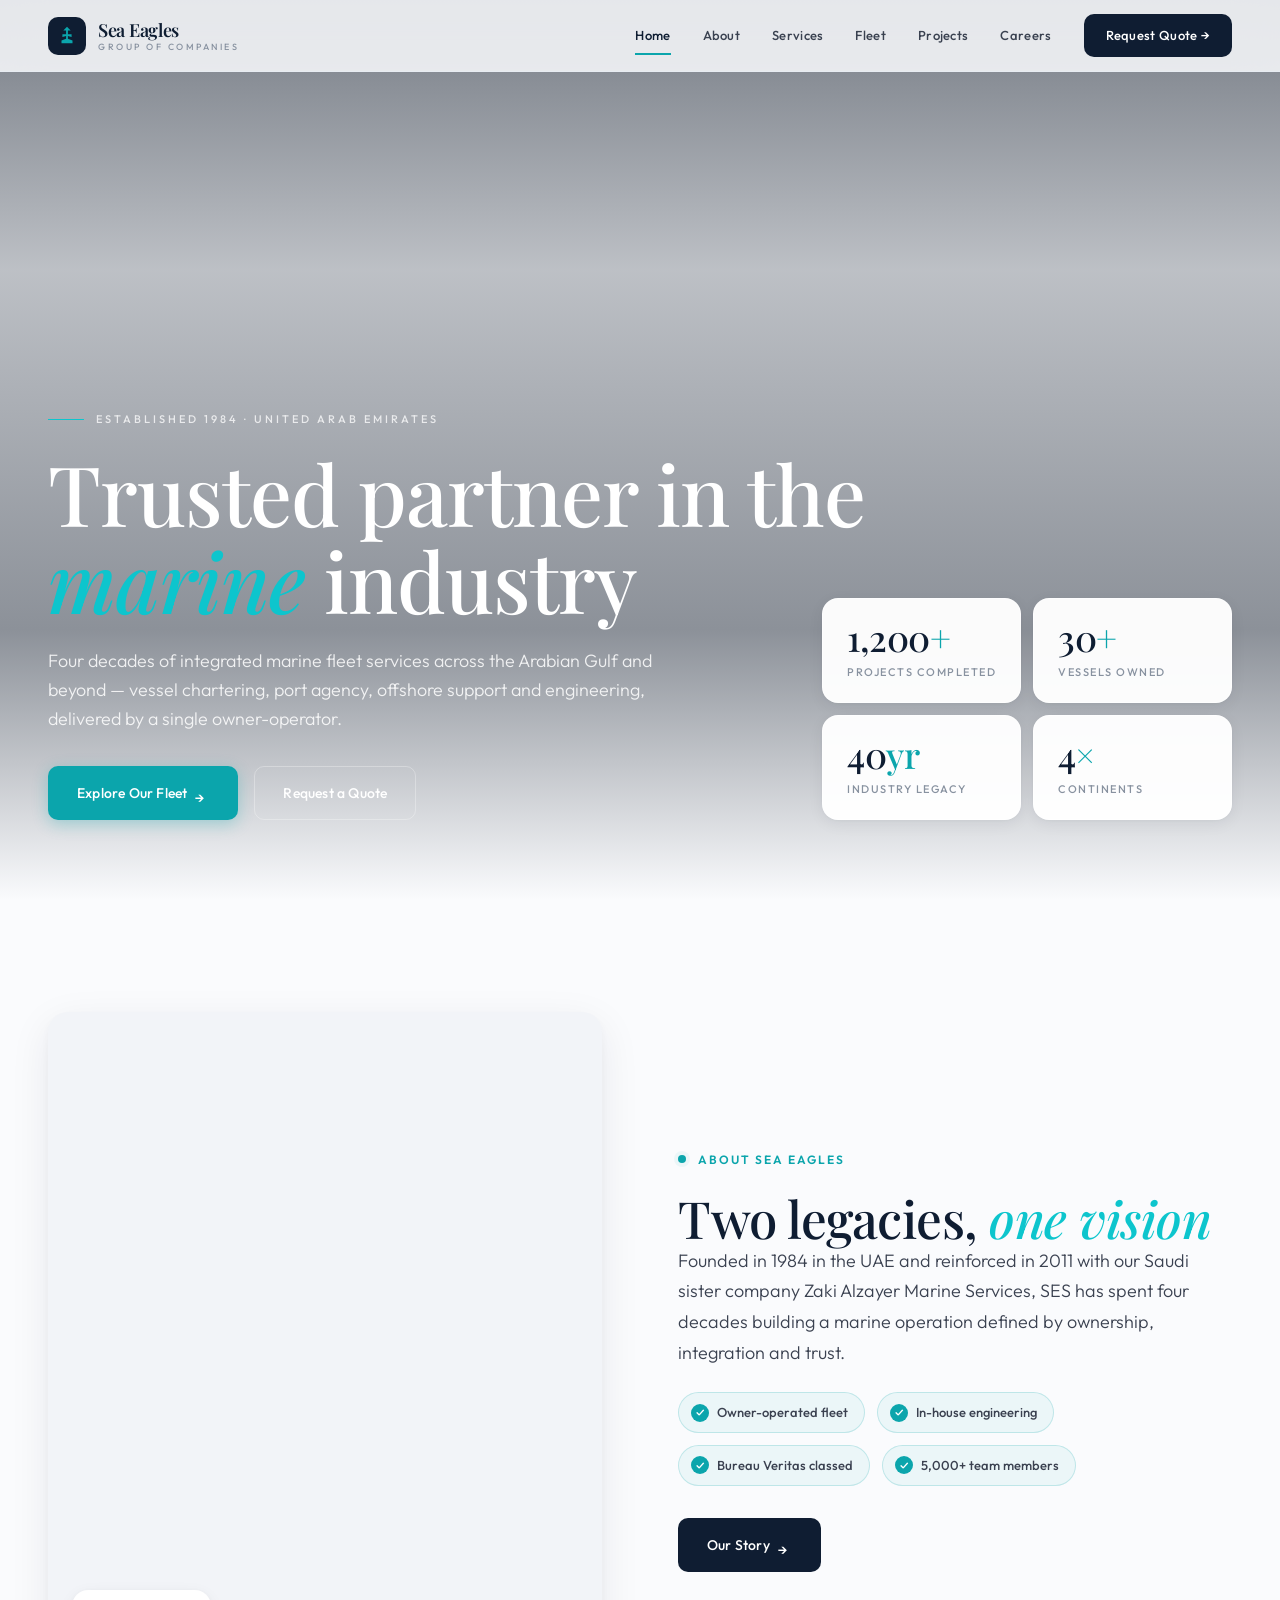
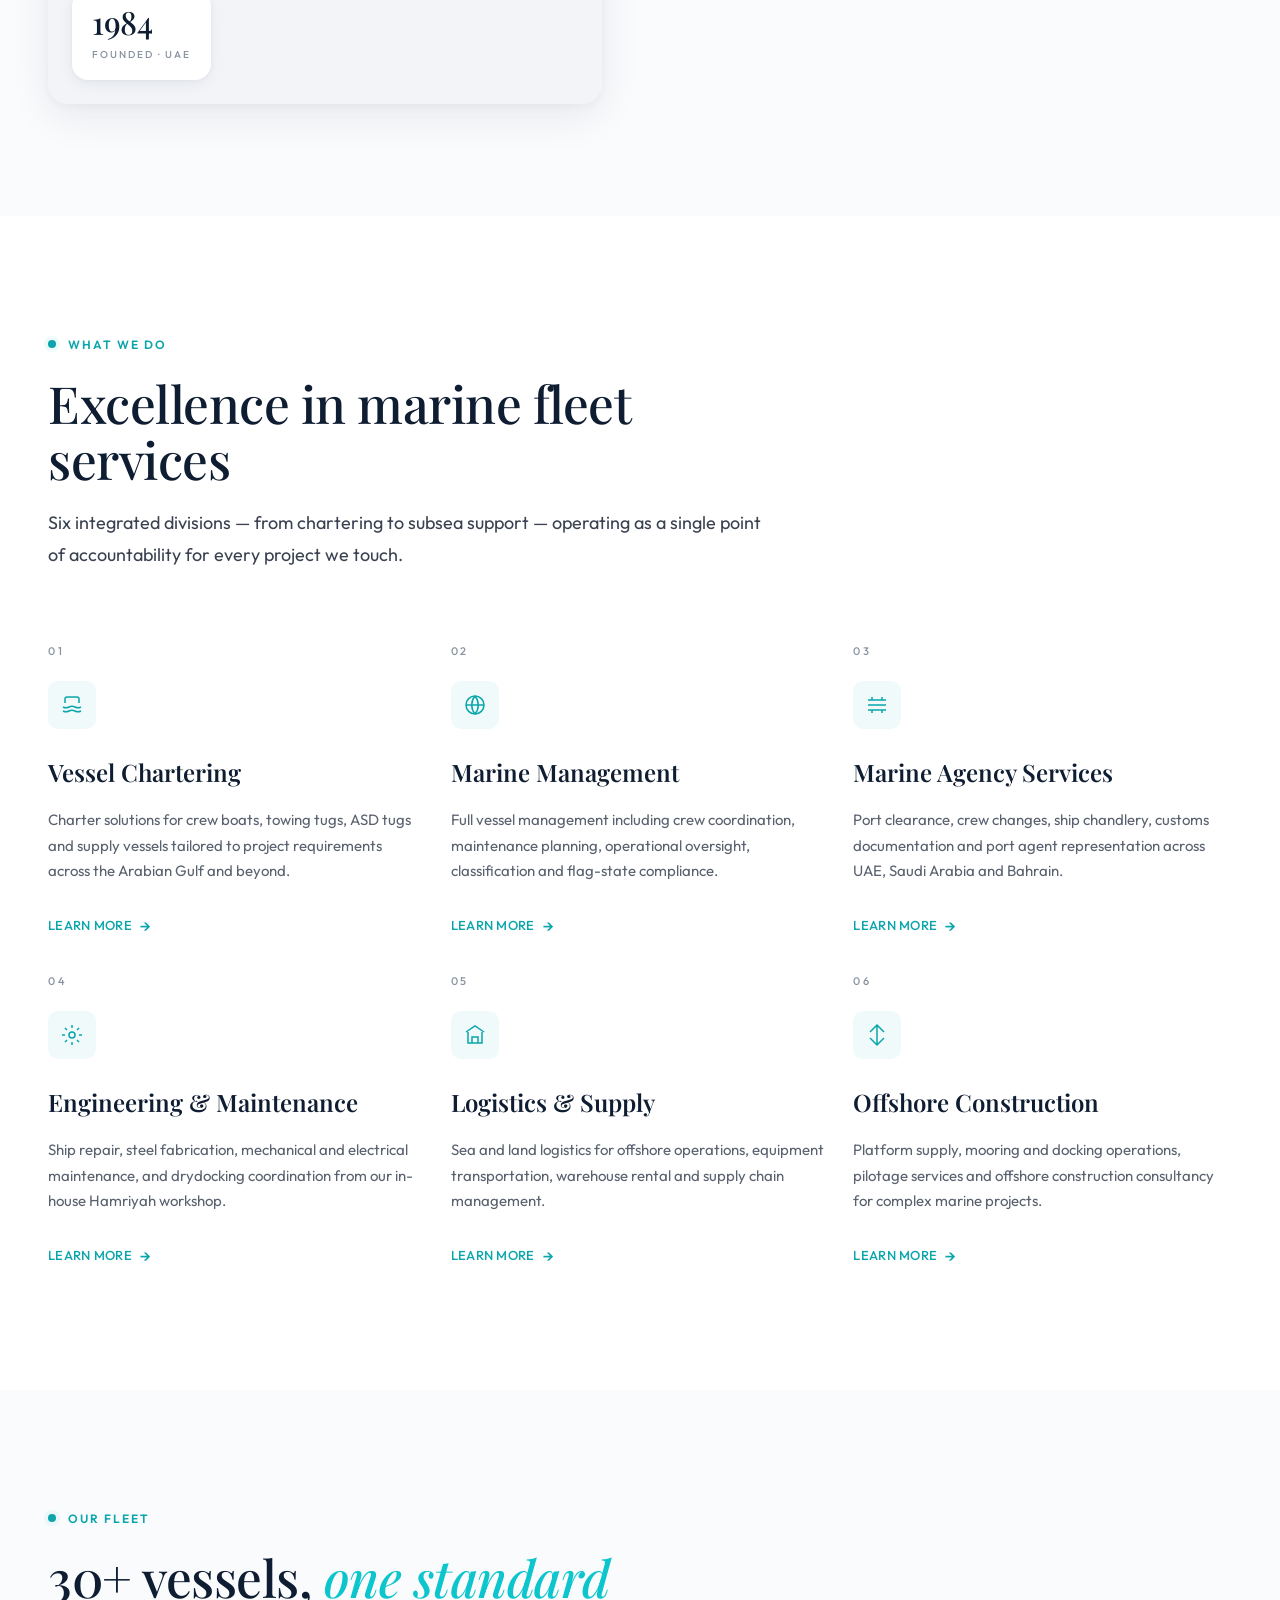
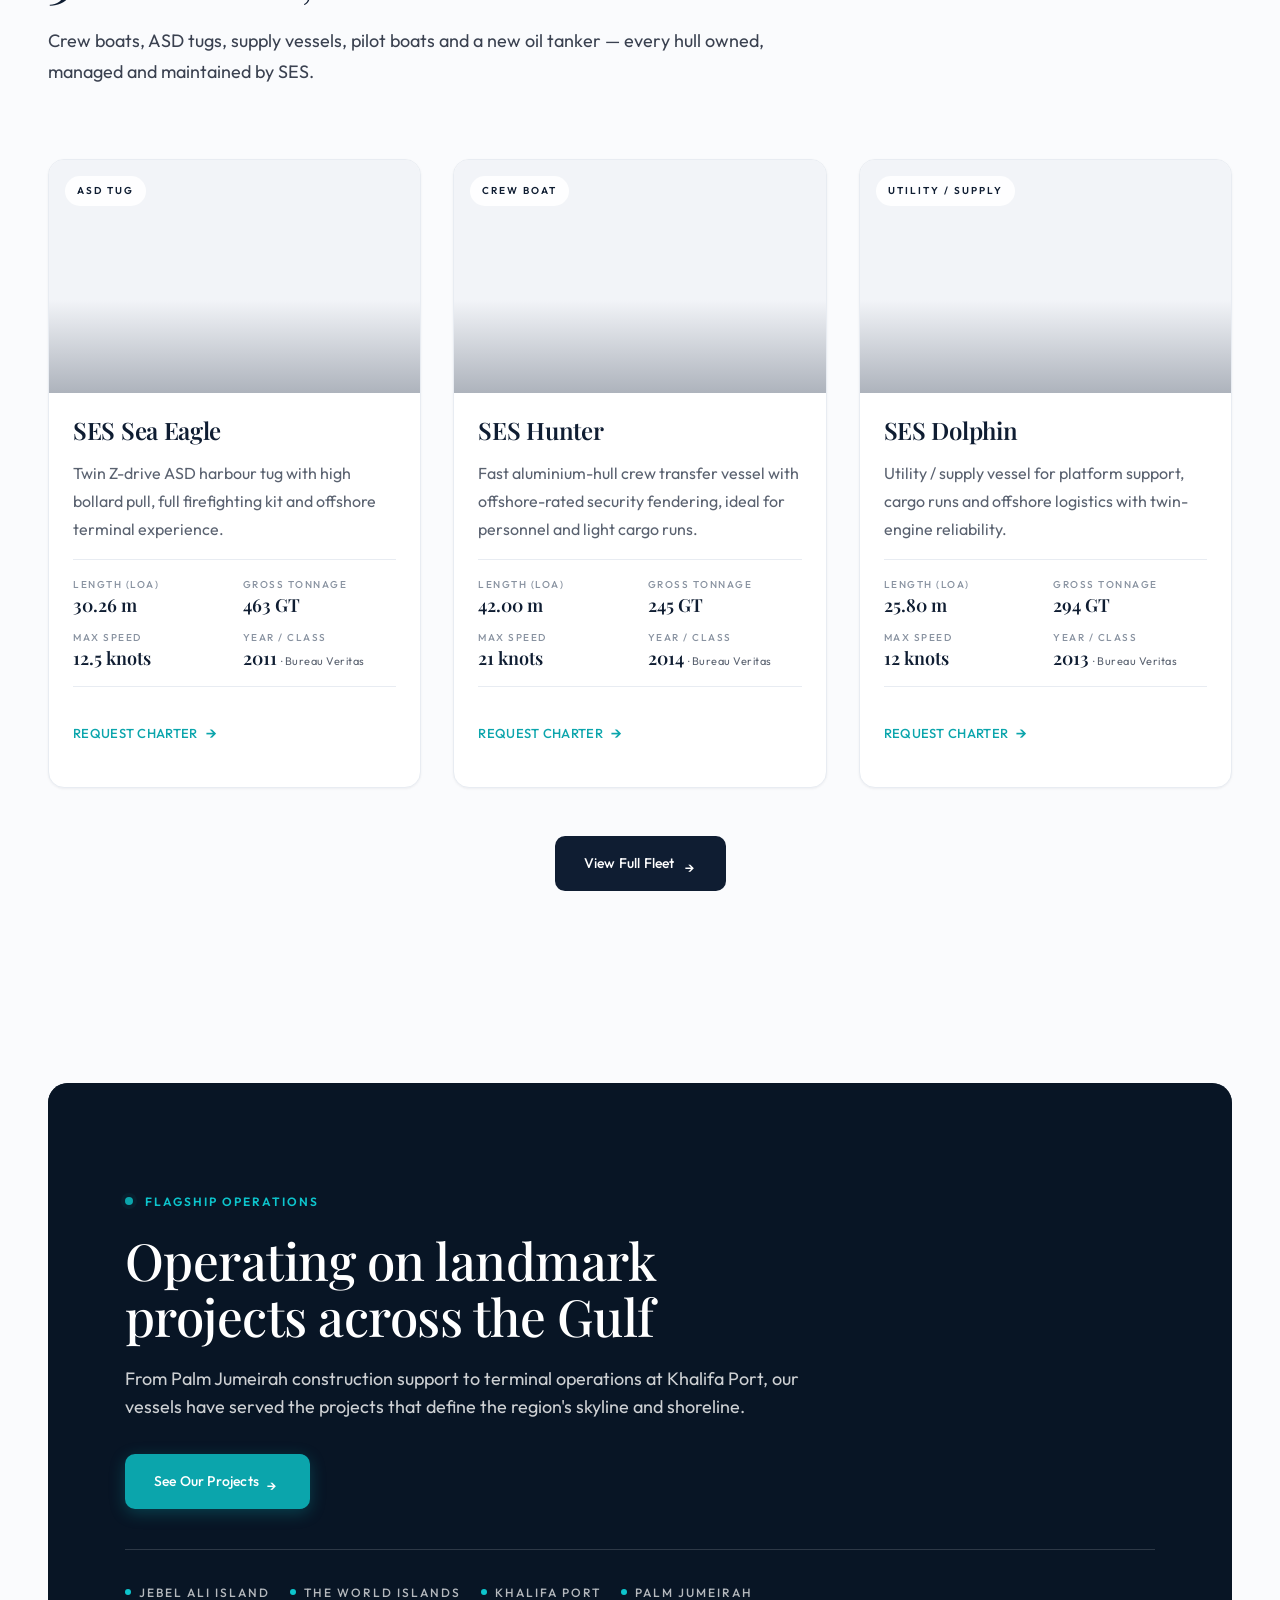
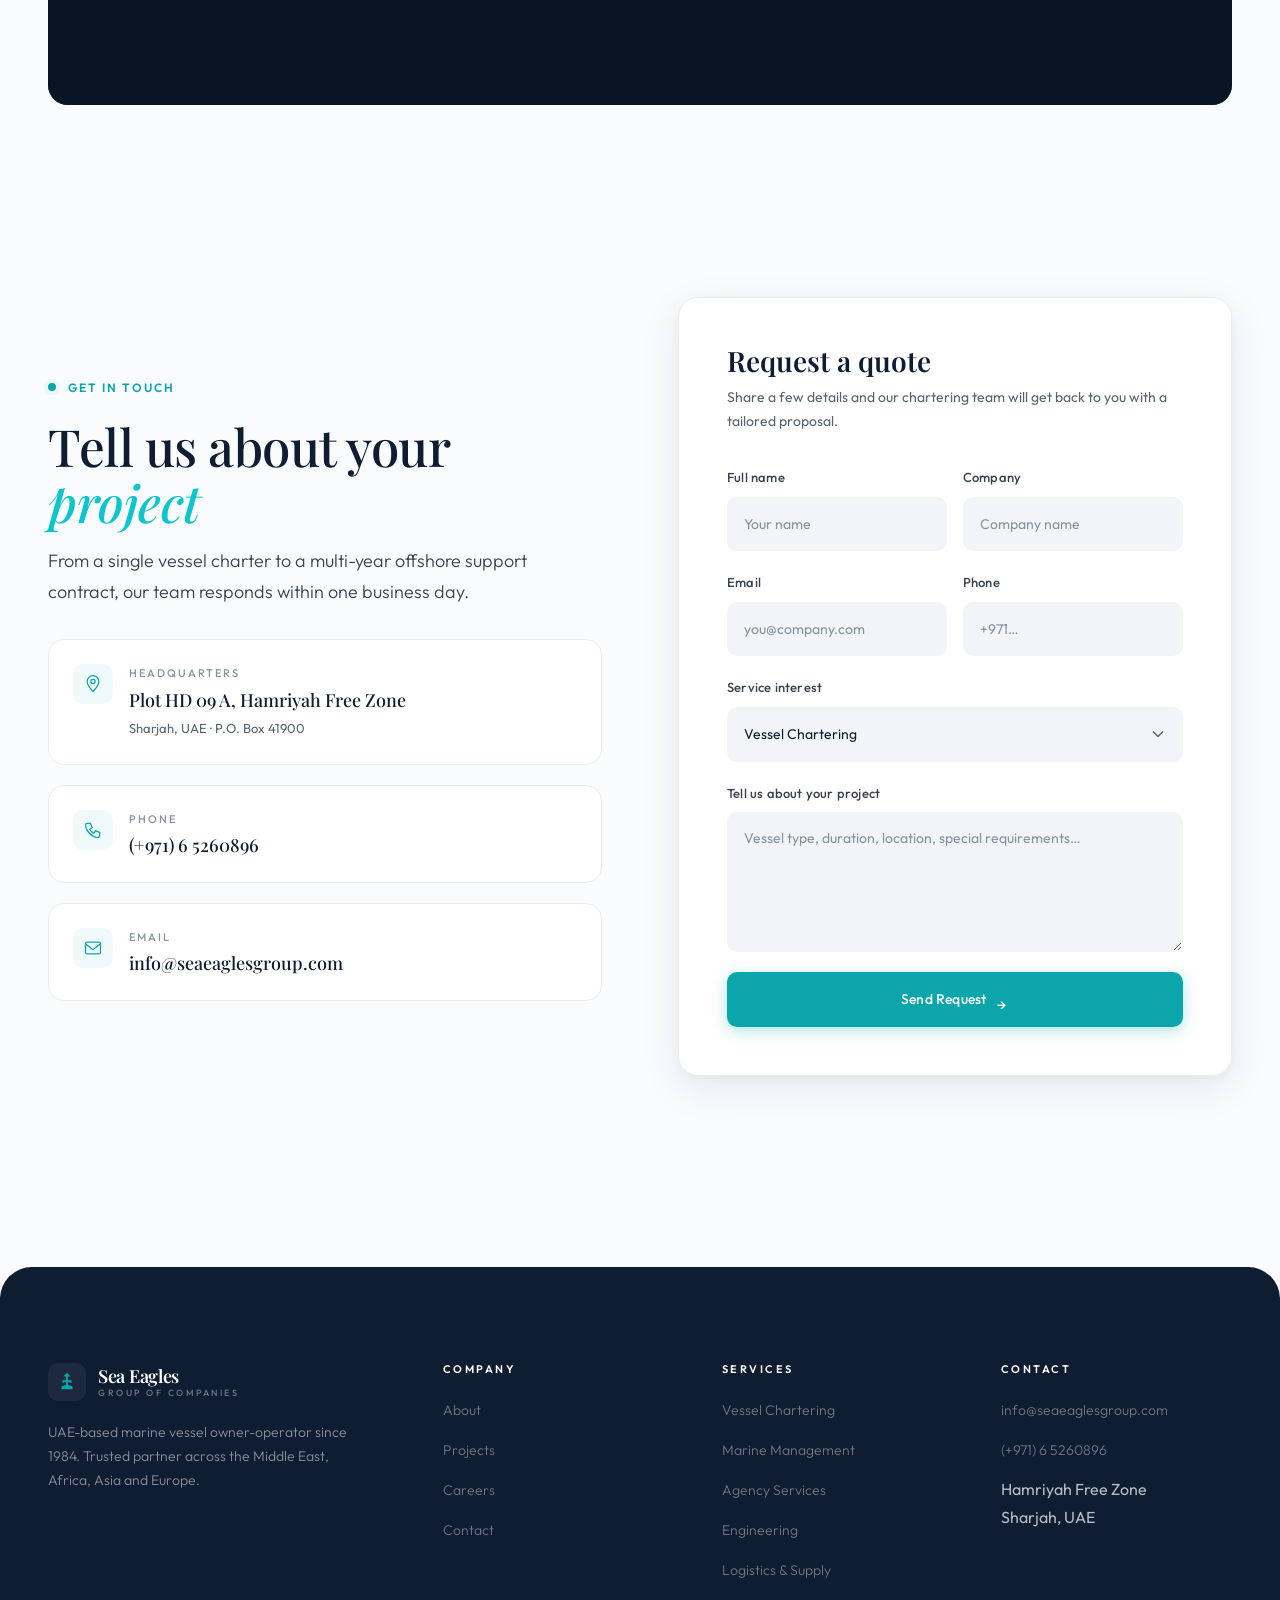
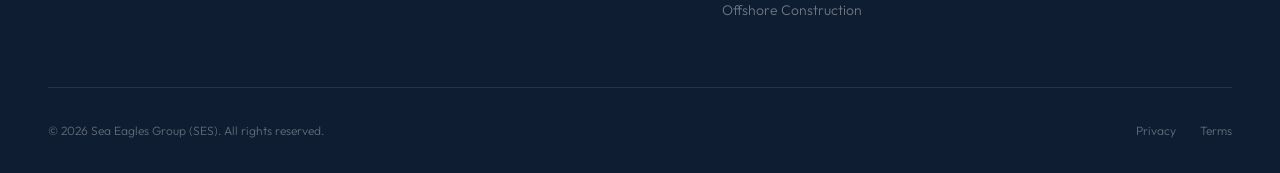
==== index.html @ ae4efefe "Initial commit: Sea Eagles Group website" ====
<!DOCTYPE html>
<html lang="en">
<head>
<meta charset="UTF-8">
<meta name="viewport" content="width=device-width, initial-scale=1.0">
<title>Sea Eagles Group — Trusted Partner in Marine Industry</title>

<meta name="description" content="Sea Eagles Group (SES) — UAE-based marine vessel owner-operator since 1984. 30+ vessels, 1,200+ projects, operations across the Middle East, Africa, Asia and Europe.">
<meta name="robots" content="index, follow">
<meta name="theme-color" content="#0F1D32">

<meta property="og:title" content="Sea Eagles Group — Trusted Partner in Marine Industry">
<meta property="og:description" content="UAE-based marine vessel owner-operator since 1984. Vessel chartering, marine management, port agency, engineering and offshore support across the Arabian Gulf and beyond.">
<meta property="og:url" content="https://seaeaglesgroup.com/">
<meta property="og:type" content="website">
<meta property="og:image" content="https://seaeaglesgroup.com/images/DJI_0033.JPG">
<link rel="canonical" href="https://seaeaglesgroup.com/">

<link rel="preconnect" href="https://fonts.googleapis.com">
<link rel="preconnect" href="https://fonts.gstatic.com" crossorigin>
<link href="https://fonts.googleapis.com/css2?family=Playfair+Display:ital,wght@0,400;0,500;0,600;0,700;1,400;1,500&family=Outfit:wght@300;400;500;600&display=swap" rel="stylesheet">

<link rel="stylesheet" href="css/tokens.css">
<link rel="stylesheet" href="css/base.css">
<link rel="stylesheet" href="css/components.css">
<link rel="stylesheet" href="css/animations.css">
</head>

<body>

<!-- =====================  NAVIGATION  ===================== -->
<header class="nav" role="banner">
  <div class="container nav-inner">
    <a class="nav-brand" href="index.html" aria-label="Sea Eagles Group home">
      <span class="nav-logo-mark" aria-hidden="true">
        <svg viewBox="0 0 24 24" xmlns="http://www.w3.org/2000/svg"><path d="M12 2 8 6h3v4H7v3l4-1v3l-5 2v3h12v-3l-5-2v-3l4 1V10h-4V6h3z"/></svg>
      </span>
      <span class="nav-wordmark">
        Sea Eagles
        <span class="nav-wordmark-sub">Group of Companies</span>
      </span>
    </a>
    <button class="nav-burger" aria-label="Toggle menu" aria-expanded="false" aria-controls="primary-nav">
      <span></span><span></span><span></span>
    </button>
    <nav class="nav-links" id="primary-nav" aria-label="Primary">
      <a class="nav-link" href="index.html">Home</a>
      <a class="nav-link" href="about.html">About</a>
      <a class="nav-link" href="services.html">Services</a>
      <a class="nav-link" href="fleet.html">Fleet</a>
      <a class="nav-link" href="projects.html">Projects</a>
      <a class="nav-link" href="careers.html">Careers</a>
      <a class="nav-cta" href="contact.html">Request Quote →</a>
    </nav>
  </div>
</header>

<main>

<!-- =====================  HERO  ===================== -->
<section class="hero">
  <div class="hero-bg" style="background-image: url('images/DJI_0033.JPG');"></div>
  <div class="container hero-inner">
    <div>
      <span class="hero-eyebrow">Established 1984 · United Arab Emirates</span>
      <h1 class="h-display">Trusted partner in the <span class="italic-accent">marine</span> industry</h1>
      <p class="hero-sub">Four decades of integrated marine fleet services across the Arabian Gulf and beyond — vessel chartering, port agency, offshore support and engineering, delivered by a single owner-operator.</p>
      <div class="hero-actions">
        <a class="btn btn-primary" href="fleet.html">Explore Our Fleet <span class="btn-icon">→</span></a>
        <a class="btn btn-ghost" href="contact.html">Request a Quote</a>
      </div>
    </div>
  </div>
  <div class="hero-stats" aria-label="Company highlights">
    <div class="hero-stat">
      <div class="hero-stat-num">1,200<span>+</span></div>
      <span class="hero-stat-label">Projects Completed</span>
    </div>
    <div class="hero-stat">
      <div class="hero-stat-num">30<span>+</span></div>
      <span class="hero-stat-label">Vessels Owned</span>
    </div>
    <div class="hero-stat">
      <div class="hero-stat-num">40<span>yr</span></div>
      <span class="hero-stat-label">Industry Legacy</span>
    </div>
    <div class="hero-stat">
      <div class="hero-stat-num">4<span>×</span></div>
      <span class="hero-stat-label">Continents</span>
    </div>
  </div>
</section>

<!-- =====================  ABOUT TEASER  ===================== -->
<section class="section">
  <div class="container">
    <div class="two-col">
      <div class="two-col-media reveal" style="background-image: url('images/DJI_0046.JPG');">
        <div class="media-badge">
          <div class="media-badge-num">1984</div>
          <span class="media-badge-label">Founded · UAE</span>
        </div>
      </div>
      <div class="reveal">
        <span class="section-label">About Sea Eagles</span>
        <h2 class="h-section">Two legacies, <span class="italic-accent">one vision</span></h2>
        <p class="lead">Founded in 1984 in the UAE and reinforced in 2011 with our Saudi sister company Zaki Alzayer Marine Services, SES has spent four decades building a marine operation defined by ownership, integration and trust.</p>
        <div class="feature-pill-group">
          <span class="feature-pill">Owner-operated fleet</span>
          <span class="feature-pill">In-house engineering</span>
          <span class="feature-pill">Bureau Veritas classed</span>
          <span class="feature-pill">5,000+ team members</span>
        </div>
        <a class="btn btn-dark" href="about.html">Our Story <span class="btn-icon">→</span></a>
      </div>
    </div>
  </div>
</section>

<!-- =====================  SERVICES GRID  ===================== -->
<section class="section" style="background-color: var(--color-white);">
  <div class="container">
    <div class="section-head reveal">
      <span class="section-label">What we do</span>
      <h2 class="h-section">Excellence in marine fleet services</h2>
      <p>Six integrated divisions — from chartering to subsea support — operating as a single point of accountability for every project we touch.</p>
    </div>

    <div class="service-grid reveal-stagger">
      <article class="service-card">
        <span class="service-card-num">01</span>
        <span class="service-card-icon" aria-hidden="true">
          <svg viewBox="0 0 24 24"><path d="M3 18c2 1 4 1 6 0s4-1 6 0 4 1 6 0M3 14c2 1 4 1 6 0s4-1 6 0 4 1 6 0M5 10V6a2 2 0 0 1 2-2h10a2 2 0 0 1 2 2v4"/></svg>
        </span>
        <h3>Vessel Chartering</h3>
        <p>Charter solutions for crew boats, towing tugs, ASD tugs and supply vessels tailored to project requirements across the Arabian Gulf and beyond.</p>
        <a class="link-arrow" href="services.html#chartering">Learn More</a>
      </article>

      <article class="service-card">
        <span class="service-card-num">02</span>
        <span class="service-card-icon" aria-hidden="true">
          <svg viewBox="0 0 24 24"><circle cx="12" cy="12" r="9"/><path d="M3 12h18M12 3a14 14 0 0 1 0 18M12 3a14 14 0 0 0 0 18"/></svg>
        </span>
        <h3>Marine Management</h3>
        <p>Full vessel management including crew coordination, maintenance planning, operational oversight, classification and flag-state compliance.</p>
        <a class="link-arrow" href="services.html#management">Learn More</a>
      </article>

      <article class="service-card">
        <span class="service-card-num">03</span>
        <span class="service-card-icon" aria-hidden="true">
          <svg viewBox="0 0 24 24"><path d="M3 7h18M3 12h18M3 17h18M7 4v3M7 17v3M17 4v3M17 17v3"/></svg>
        </span>
        <h3>Marine Agency Services</h3>
        <p>Port clearance, crew changes, ship chandlery, customs documentation and port agent representation across UAE, Saudi Arabia and Bahrain.</p>
        <a class="link-arrow" href="services.html#agency">Learn More</a>
      </article>

      <article class="service-card">
        <span class="service-card-num">04</span>
        <span class="service-card-icon" aria-hidden="true">
          <svg viewBox="0 0 24 24"><circle cx="12" cy="12" r="3"/><path d="M12 2v3M12 19v3M2 12h3M19 12h3M5 5l2 2M17 17l2 2M5 19l2-2M17 7l2-2"/></svg>
        </span>
        <h3>Engineering &amp; Maintenance</h3>
        <p>Ship repair, steel fabrication, mechanical and electrical maintenance, and drydocking coordination from our in-house Hamriyah workshop.</p>
        <a class="link-arrow" href="services.html#engineering">Learn More</a>
      </article>

      <article class="service-card">
        <span class="service-card-num">05</span>
        <span class="service-card-icon" aria-hidden="true">
          <svg viewBox="0 0 24 24"><path d="M3 9l9-6 9 6M5 9v11h14V9M9 20v-6h6v6"/></svg>
        </span>
        <h3>Logistics &amp; Supply</h3>
        <p>Sea and land logistics for offshore operations, equipment transportation, warehouse rental and supply chain management.</p>
        <a class="link-arrow" href="services.html#logistics">Learn More</a>
      </article>

      <article class="service-card">
        <span class="service-card-num">06</span>
        <span class="service-card-icon" aria-hidden="true">
          <svg viewBox="0 0 24 24"><path d="M12 2v20M5 9l7-7 7 7M5 15l7 7 7-7"/></svg>
        </span>
        <h3>Offshore Construction</h3>
        <p>Platform supply, mooring and docking operations, pilotage services and offshore construction consultancy for complex marine projects.</p>
        <a class="link-arrow" href="services.html#offshore">Learn More</a>
      </article>
    </div>
  </div>
</section>

<!-- =====================  FLEET PREVIEW  ===================== -->
<section class="section">
  <div class="container">
    <div class="section-head reveal">
      <span class="section-label">Our Fleet</span>
      <h2 class="h-section">30+ vessels, <span class="italic-accent">one standard</span></h2>
      <p>Crew boats, ASD tugs, supply vessels, pilot boats and a new oil tanker — every hull owned, managed and maintained by SES.</p>
    </div>

    <div class="fleet-grid reveal-stagger" data-fleet-preview></div>

    <div style="text-align: center; margin-top: var(--space-12);" class="reveal">
      <a class="btn btn-dark" href="fleet.html">View Full Fleet <span class="btn-icon">→</span></a>
    </div>
  </div>
</section>

<!-- =====================  PROJECTS BANNER  ===================== -->
<section class="section-tight">
  <div class="container">
    <div class="banner reveal" style="background-image: url('images/DJI_0118.JPG');">
      <span class="section-label" style="color: var(--color-teal-light);">Flagship operations</span>
      <h2 class="h-section">Operating on landmark projects across the Gulf</h2>
      <p class="banner-sub">From Palm Jumeirah construction support to terminal operations at Khalifa Port, our vessels have served the projects that define the region's skyline and shoreline.</p>
      <a class="btn btn-primary" href="projects.html">See Our Projects <span class="btn-icon">→</span></a>
      <div class="banner-landmarks">
        <span class="banner-landmark">Jebel Ali Island</span>
        <span class="banner-landmark">The World Islands</span>
        <span class="banner-landmark">Khalifa Port</span>
        <span class="banner-landmark">Palm Jumeirah</span>
      </div>
    </div>
  </div>
</section>

<!-- =====================  CONTACT TEASER  ===================== -->
<section class="section">
  <div class="container">
    <div class="two-col">
      <div class="reveal">
        <span class="section-label">Get in touch</span>
        <h2 class="h-section">Tell us about your <span class="italic-accent">project</span></h2>
        <p class="lead" style="margin-top: var(--space-4);">From a single vessel charter to a multi-year offshore support contract, our team responds within one business day.</p>

        <div class="contact-panel" style="margin-top: var(--space-8);">
          <div class="contact-item">
            <span class="contact-item-icon" aria-hidden="true">
              <svg viewBox="0 0 24 24"><path d="M12 21s-7-7.5-7-12a7 7 0 1 1 14 0c0 4.5-7 12-7 12z"/><circle cx="12" cy="9" r="2.5"/></svg>
            </span>
            <div>
              <div class="contact-item-label">Headquarters</div>
              <div class="contact-item-value">Plot HD 09 A, Hamriyah Free Zone</div>
              <div class="contact-item-sub">Sharjah, UAE · P.O. Box 41900</div>
            </div>
          </div>
          <div class="contact-item">
            <span class="contact-item-icon" aria-hidden="true">
              <svg viewBox="0 0 24 24"><path d="M5 4h4l2 5-3 2a12 12 0 0 0 5 5l2-3 5 2v4a2 2 0 0 1-2 2A17 17 0 0 1 3 6a2 2 0 0 1 2-2z"/></svg>
            </span>
            <div>
              <div class="contact-item-label">Phone</div>
              <div class="contact-item-value"><a href="tel:+97165260896">(+971) 6 5260896</a></div>
            </div>
          </div>
          <div class="contact-item">
            <span class="contact-item-icon" aria-hidden="true">
              <svg viewBox="0 0 24 24"><rect x="3" y="5" width="18" height="14" rx="2"/><path d="M3 7l9 7 9-7"/></svg>
            </span>
            <div>
              <div class="contact-item-label">Email</div>
              <div class="contact-item-value"><a href="mailto:info@seaeaglesgroup.com">info@seaeaglesgroup.com</a></div>
            </div>
          </div>
        </div>
      </div>

      <div class="quote-card reveal">
        <h3>Request a quote</h3>
        <p class="quote-card-sub">Share a few details and our chartering team will get back to you with a tailored proposal.</p>
        <form class="form" action="mailto:info@seaeaglesgroup.com" method="post" enctype="text/plain">
          <div class="form-row">
            <div class="form-field">
              <label for="name">Full name</label>
              <input class="form-input" id="name" name="name" type="text" required placeholder="Your name">
            </div>
            <div class="form-field">
              <label for="company">Company</label>
              <input class="form-input" id="company" name="company" type="text" placeholder="Company name">
            </div>
          </div>
          <div class="form-row">
            <div class="form-field">
              <label for="email">Email</label>
              <input class="form-input" id="email" name="email" type="email" required placeholder="you@company.com">
            </div>
            <div class="form-field">
              <label for="phone">Phone</label>
              <input class="form-input" id="phone" name="phone" type="tel" placeholder="+971…">
            </div>
          </div>
          <div class="form-field">
            <label for="service">Service interest</label>
            <select class="form-select" id="service" name="service">
              <option>Vessel Chartering</option>
              <option>Marine Management &amp; Consultancy</option>
              <option>Marine Agency Services</option>
              <option>Engineering &amp; Maintenance</option>
              <option>Logistics &amp; Supply</option>
              <option>Offshore Construction Support</option>
              <option>Other / Multiple services</option>
            </select>
          </div>
          <div class="form-field">
            <label for="message">Tell us about your project</label>
            <textarea class="form-textarea" id="message" name="message" placeholder="Vessel type, duration, location, special requirements…"></textarea>
          </div>
          <button type="submit" class="btn btn-primary" style="width: 100%;">Send Request <span class="btn-icon">→</span></button>
        </form>
      </div>
    </div>
  </div>
</section>

</main>

<!-- =====================  FOOTER  ===================== -->
<footer class="footer">
  <div class="container">
    <div class="footer-grid">
      <div>
        <div class="footer-brand-mark">
          <span class="nav-logo-mark" aria-hidden="true">
            <svg viewBox="0 0 24 24" xmlns="http://www.w3.org/2000/svg"><path d="M12 2 8 6h3v4H7v3l4-1v3l-5 2v3h12v-3l-5-2v-3l4 1V10h-4V6h3z"/></svg>
          </span>
          <span class="nav-wordmark">Sea Eagles
            <span class="nav-wordmark-sub" style="color: rgba(255,255,255,0.4);">Group of Companies</span>
          </span>
        </div>
        <p class="footer-description">UAE-based marine vessel owner-operator since 1984. Trusted partner across the Middle East, Africa, Asia and Europe.</p>
      </div>
      <div class="footer-col">
        <h4>Company</h4>
        <ul>
          <li><a href="about.html">About</a></li>
          <li><a href="projects.html">Projects</a></li>
          <li><a href="careers.html">Careers</a></li>
          <li><a href="contact.html">Contact</a></li>
        </ul>
      </div>
      <div class="footer-col">
        <h4>Services</h4>
        <ul>
          <li><a href="services.html#chartering">Vessel Chartering</a></li>
          <li><a href="services.html#management">Marine Management</a></li>
          <li><a href="services.html#agency">Agency Services</a></li>
          <li><a href="services.html#engineering">Engineering</a></li>
          <li><a href="services.html#logistics">Logistics &amp; Supply</a></li>
          <li><a href="services.html#offshore">Offshore Construction</a></li>
        </ul>
      </div>
      <div class="footer-col">
        <h4>Contact</h4>
        <ul>
          <li><a href="mailto:info@seaeaglesgroup.com">info@seaeaglesgroup.com</a></li>
          <li><a href="tel:+97165260896">(+971) 6 5260896</a></li>
          <li>Hamriyah Free Zone<br>Sharjah, UAE</li>
        </ul>
      </div>
    </div>
    <div class="footer-bottom">
      <span>© <span data-current-year>2026</span> Sea Eagles Group (SES). All rights reserved.</span>
      <span class="footer-legal">
        <a href="#">Privacy</a>
        <a href="#">Terms</a>
      </span>
    </div>
  </div>
</footer>

<script src="js/main.js" defer></script>
<script src="js/fleet.js" defer></script>
</body>
</html>
---- css/tokens.css ----
/* ============================================================
   Sea Eagles Group — Design Tokens
   All colors, spacing, shadows, and radii live here.
   Component CSS must reference these — never hardcode hex values.
   ============================================================ */

:root {
  /* Backgrounds */
  --color-ivory:     #FAFBFD;
  --color-pearl:     #F2F4F8;
  --color-white:     #FFFFFF;

  /* Borders & Dividers */
  --color-mist:      #E8ECF2;
  --color-silver:    #C8CED8;

  /* Text */
  --color-slate:     #8892A0;
  --color-graphite:  #5A6270;
  --color-charcoal:  #3A4150;
  --color-navy:      #0F1D32;
  --color-deep-navy: #081525;

  /* Brand Accent */
  --color-teal:        #0BA5AC;
  --color-teal-light:  #0DC5CD;
  --color-teal-wash:   rgba(11, 165, 172, 0.06);
  --color-teal-wash-strong: rgba(11, 165, 172, 0.10);
  --color-teal-border: rgba(11, 165, 172, 0.20);

  /* Shadows */
  --shadow-sm:    0 1px 3px rgba(15, 29, 50, 0.04), 0 1px 2px rgba(15, 29, 50, 0.02);
  --shadow-md:    0 4px 16px rgba(15, 29, 50, 0.06), 0 1px 4px rgba(15, 29, 50, 0.04);
  --shadow-lg:    0 12px 40px rgba(15, 29, 50, 0.08), 0 4px 12px rgba(15, 29, 50, 0.04);
  --shadow-hover: 0 16px 48px rgba(15, 29, 50, 0.10), 0 6px 16px rgba(15, 29, 50, 0.05);
  --shadow-teal:  0 4px 16px rgba(11, 165, 172, 0.30);

  /* Spacing scale */
  --space-1:  4px;
  --space-2:  8px;
  --space-3:  12px;
  --space-4:  16px;
  --space-5:  20px;
  --space-6:  24px;
  --space-8:  32px;
  --space-10: 40px;
  --space-12: 48px;
  --space-16: 64px;
  --space-20: 80px;
  --space-28: 112px;

  /* Radii */
  --radius-sm:   4px;
  --radius-md:   10px;
  --radius-lg:   16px;
  --radius-xl:   20px;
  --radius-pill: 32px;

  /* Typography stacks */
  --font-display: 'Playfair Display', Georgia, 'Times New Roman', serif;
  --font-body:    'Outfit', -apple-system, BlinkMacSystemFont, 'Segoe UI', sans-serif;

  /* Layout */
  --nav-height:   72px;
  --container-max: 1280px;
  --container-pad: clamp(20px, 5vw, 48px);

  /* Easing */
  --ease-out-soft: cubic-bezier(0.16, 1, 0.3, 1);
  --ease-out:      cubic-bezier(0.25, 0.46, 0.45, 0.94);
}
---- css/base.css ----
/* ============================================================
   Base — reset, typography scale, shared layout utilities
   ============================================================ */

*,
*::before,
*::after {
  box-sizing: border-box;
  margin: 0;
  padding: 0;
}

html {
  scroll-behavior: smooth;
  -webkit-text-size-adjust: 100%;
}

body {
  font-family: var(--font-body);
  font-weight: 400;
  font-size: 16px;
  line-height: 1.75;
  color: var(--color-graphite);
  background-color: var(--color-ivory);
  -webkit-font-smoothing: antialiased;
  -moz-osx-font-smoothing: grayscale;
  overflow-x: hidden;
}

img,
picture,
video,
svg {
  display: block;
  max-width: 100%;
  height: auto;
}

button,
input,
textarea,
select {
  font: inherit;
  color: inherit;
}

button {
  background: none;
  border: 0;
  cursor: pointer;
}

ul,
ol {
  list-style: none;
}

a {
  color: inherit;
  text-decoration: none;
}

/* ---------- Typography ---------- */

h1, h2, h3, h4, h5, h6 {
  font-family: var(--font-display);
  font-weight: 500;
  color: var(--color-navy);
  line-height: 1.1;
}

.h-display,
h1.h-display {
  font-size: clamp(48px, 6.5vw, 88px);
  font-weight: 500;
  letter-spacing: -1px;
  line-height: 1.05;
}

.h-section,
h2.h-section {
  font-size: clamp(36px, 4vw, 56px);
  font-weight: 500;
  letter-spacing: -0.5px;
  line-height: 1.1;
}

.h-card,
h3.h-card {
  font-size: clamp(22px, 1.8vw, 26px);
  font-weight: 600;
  line-height: 1.25;
}

.italic-accent {
  font-style: italic;
  color: var(--color-teal-light);
  font-weight: 500;
}

p {
  font-size: 16px;
  line-height: 1.75;
  color: var(--color-graphite);
}

.lead {
  font-size: 18px;
  line-height: 1.7;
  color: var(--color-charcoal);
  font-weight: 300;
}

.eyebrow {
  font-size: 11px;
  font-weight: 500;
  letter-spacing: 2px;
  text-transform: uppercase;
  color: var(--color-slate);
}

/* ---------- Layout utilities ---------- */

.container {
  width: 100%;
  max-width: var(--container-max);
  margin-inline: auto;
  padding-inline: var(--container-pad);
}

.section {
  padding-block: clamp(64px, 9vw, 112px);
}

.section-tight {
  padding-block: clamp(48px, 7vw, 80px);
}

.grid {
  display: grid;
  gap: var(--space-6);
}

.flex {
  display: flex;
  gap: var(--space-4);
}

.flex-between {
  display: flex;
  justify-content: space-between;
  align-items: center;
  gap: var(--space-4);
}

/* Section label: teal dot + uppercase tag */
.section-label {
  display: inline-flex;
  align-items: center;
  gap: var(--space-3);
  font-family: var(--font-body);
  font-size: 12px;
  font-weight: 600;
  letter-spacing: 2px;
  text-transform: uppercase;
  color: var(--color-teal);
  margin-bottom: var(--space-5);
}

.section-label::before {
  content: '';
  width: 8px;
  height: 8px;
  border-radius: 50%;
  background-color: var(--color-teal);
  box-shadow: 0 0 0 4px var(--color-teal-wash);
}

/* Section heading group spacing */
.section-head {
  max-width: 720px;
  margin-bottom: clamp(48px, 6vw, 72px);
}

.section-head p {
  margin-top: var(--space-5);
  font-size: 18px;
  color: var(--color-charcoal);
}

/* Visibility helpers */
.visually-hidden {
  position: absolute;
  width: 1px;
  height: 1px;
  padding: 0;
  margin: -1px;
  overflow: hidden;
  clip: rect(0, 0, 0, 0);
  white-space: nowrap;
  border: 0;
}

/* Focus state — accessibility */
:focus-visible {
  outline: 2px solid var(--color-teal);
  outline-offset: 3px;
  border-radius: var(--radius-sm);
}

/* Selection */
::selection {
  background-color: var(--color-teal);
  color: var(--color-white);
}
---- css/components.css ----
/* ============================================================
   Components — nav, buttons, cards, forms, footer
   ============================================================ */

/* ============================================================
   Navigation
   ============================================================ */

.nav {
  position: fixed;
  top: 0;
  left: 0;
  right: 0;
  z-index: 100;
  height: var(--nav-height);
  background-color: rgba(250, 251, 253, 0.85);
  backdrop-filter: blur(20px);
  -webkit-backdrop-filter: blur(20px);
  border-bottom: 1px solid var(--color-mist);
  transition: background-color 0.35s var(--ease-out),
              box-shadow 0.35s var(--ease-out),
              border-color 0.35s var(--ease-out);
}

.nav.is-scrolled {
  background-color: rgba(250, 251, 253, 0.98);
  box-shadow: var(--shadow-sm);
  border-bottom-color: var(--color-mist);
}

.nav-inner {
  height: 100%;
  display: flex;
  align-items: center;
  justify-content: space-between;
  gap: var(--space-8);
}

.nav-brand {
  display: flex;
  align-items: center;
  gap: var(--space-3);
  flex-shrink: 0;
}

.nav-logo-mark {
  width: 38px;
  height: 38px;
  border-radius: var(--radius-md);
  background-color: var(--color-navy);
  display: grid;
  place-items: center;
  color: var(--color-teal);
  font-size: 18px;
  line-height: 1;
  transition: background-color 0.3s var(--ease-out), transform 0.3s var(--ease-out);
}

.nav-logo-mark svg {
  width: 22px;
  height: 22px;
  fill: var(--color-teal);
}

.nav-brand:hover .nav-logo-mark {
  background-color: var(--color-deep-navy);
  transform: rotate(-3deg);
}

.nav-wordmark {
  font-family: var(--font-display);
  font-size: 18px;
  font-weight: 600;
  color: var(--color-navy);
  letter-spacing: -0.3px;
  line-height: 1;
}

.nav-wordmark-sub {
  display: block;
  font-family: var(--font-body);
  font-size: 9px;
  font-weight: 500;
  letter-spacing: 2.5px;
  text-transform: uppercase;
  color: var(--color-slate);
  margin-top: 3px;
}

.nav-links {
  display: flex;
  align-items: center;
  gap: var(--space-8);
}

.nav-link {
  position: relative;
  font-family: var(--font-body);
  font-size: 13px;
  font-weight: 500;
  letter-spacing: 0.3px;
  color: var(--color-charcoal);
  padding: var(--space-2) 0;
  transition: color 0.25s var(--ease-out);
}

.nav-link::after {
  content: '';
  position: absolute;
  left: 0;
  bottom: 0;
  width: 0;
  height: 1.5px;
  background-color: var(--color-teal);
  transition: width 0.3s var(--ease-out);
}

.nav-link:hover {
  color: var(--color-navy);
}

.nav-link:hover::after,
.nav-link.is-active::after {
  width: 100%;
}

.nav-link.is-active {
  color: var(--color-navy);
}

.nav-cta {
  display: inline-flex;
  align-items: center;
  gap: var(--space-2);
  padding: 10px 22px;
  background-color: var(--color-navy);
  color: var(--color-white);
  font-family: var(--font-body);
  font-size: 13px;
  font-weight: 500;
  letter-spacing: 0.3px;
  border-radius: var(--radius-md);
  transition: background-color 0.3s var(--ease-out), transform 0.3s var(--ease-out);
}

.nav-cta:hover {
  background-color: var(--color-deep-navy);
  transform: translateY(-1px);
}

/* Mobile menu */
.nav-burger {
  display: none;
  width: 36px;
  height: 36px;
  position: relative;
  align-items: center;
  justify-content: center;
  cursor: pointer;
}

.nav-burger span {
  position: absolute;
  width: 22px;
  height: 1.5px;
  background-color: var(--color-navy);
  transition: transform 0.3s var(--ease-out), opacity 0.3s var(--ease-out), top 0.3s var(--ease-out);
}

.nav-burger span:nth-child(1) { top: 12px; }
.nav-burger span:nth-child(2) { top: 17px; }
.nav-burger span:nth-child(3) { top: 22px; }

.nav-burger.is-open span:nth-child(1) {
  top: 17px;
  transform: rotate(45deg);
}
.nav-burger.is-open span:nth-child(2) {
  opacity: 0;
}
.nav-burger.is-open span:nth-child(3) {
  top: 17px;
  transform: rotate(-45deg);
}

@media (max-width: 920px) {
  .nav-links {
    position: fixed;
    top: var(--nav-height);
    left: 0;
    right: 0;
    flex-direction: column;
    gap: 0;
    background-color: rgba(250, 251, 253, 0.98);
    backdrop-filter: blur(24px);
    -webkit-backdrop-filter: blur(24px);
    padding: var(--space-4) var(--container-pad) var(--space-8);
    transform: translateY(-100%);
    opacity: 0;
    pointer-events: none;
    border-bottom: 1px solid var(--color-mist);
    transition: transform 0.4s var(--ease-out-soft), opacity 0.3s var(--ease-out);
    max-height: calc(100vh - var(--nav-height));
    overflow-y: auto;
  }
  .nav-links.is-open {
    transform: translateY(0);
    opacity: 1;
    pointer-events: auto;
  }
  .nav-link {
    width: 100%;
    padding: var(--space-4) 0;
    border-bottom: 1px solid var(--color-mist);
    font-size: 16px;
  }
  .nav-link::after { display: none; }
  .nav-cta {
    margin-top: var(--space-4);
    align-self: flex-start;
  }
  .nav-burger { display: inline-flex; }
}

/* ============================================================
   Buttons
   ============================================================ */

.btn {
  display: inline-flex;
  align-items: center;
  justify-content: center;
  gap: var(--space-2);
  font-family: var(--font-body);
  font-size: 14px;
  font-weight: 500;
  letter-spacing: 0.2px;
  padding: 14px 28px;
  border-radius: var(--radius-md);
  border: 1.5px solid transparent;
  cursor: pointer;
  transition: background-color 0.3s var(--ease-out),
              color 0.3s var(--ease-out),
              border-color 0.3s var(--ease-out),
              transform 0.3s var(--ease-out),
              box-shadow 0.3s var(--ease-out);
  white-space: nowrap;
}

.btn-icon {
  width: 14px;
  height: 14px;
  transition: transform 0.3s var(--ease-out);
}

.btn:hover .btn-icon {
  transform: translateX(3px);
}

.btn-primary {
  background-color: var(--color-teal);
  color: var(--color-white);
  box-shadow: var(--shadow-teal);
}

.btn-primary:hover {
  background-color: var(--color-teal-light);
  transform: translateY(-2px);
  box-shadow: 0 8px 24px rgba(11, 165, 172, 0.4);
}

.btn-dark {
  background-color: var(--color-navy);
  color: var(--color-white);
}

.btn-dark:hover {
  background-color: var(--color-deep-navy);
  transform: translateY(-2px);
  box-shadow: var(--shadow-md);
}

.btn-outline {
  background-color: transparent;
  color: var(--color-teal);
  border-color: var(--color-teal-border);
}

.btn-outline:hover {
  background-color: var(--color-teal-wash);
  border-color: var(--color-teal);
  transform: translateY(-2px);
}

.btn-ghost {
  background-color: transparent;
  color: var(--color-white);
  border-color: rgba(255, 255, 255, 0.3);
}

.btn-ghost:hover {
  background-color: rgba(255, 255, 255, 0.1);
  border-color: rgba(255, 255, 255, 0.6);
}

.btn-sm {
  font-size: 13px;
  padding: 10px 20px;
}

/* Text link with animated arrow */
.link-arrow {
  display: inline-flex;
  align-items: center;
  gap: var(--space-2);
  font-family: var(--font-body);
  font-size: 13px;
  font-weight: 500;
  letter-spacing: 0.3px;
  text-transform: uppercase;
  color: var(--color-teal);
  padding-block: var(--space-2);
  transition: color 0.25s var(--ease-out), gap 0.25s var(--ease-out);
}

.link-arrow:hover {
  color: var(--color-teal-light);
  gap: var(--space-3);
}

.link-arrow::after {
  content: '→';
  font-size: 16px;
  transition: transform 0.3s var(--ease-out);
}

.link-arrow:hover::after {
  transform: translateX(2px);
}

/* ============================================================
   Hero
   ============================================================ */

.hero {
  position: relative;
  min-height: 100vh;
  display: flex;
  align-items: flex-end;
  padding: calc(var(--nav-height) + var(--space-12)) 0 var(--space-20);
  overflow: hidden;
}

.hero-bg {
  position: absolute;
  inset: 0;
  background-position: center;
  background-size: cover;
  background-repeat: no-repeat;
  z-index: 0;
}

.hero-bg::after {
  content: '';
  position: absolute;
  inset: 0;
  background: linear-gradient(
    180deg,
    rgba(6, 16, 31, 0.55) 0%,
    rgba(6, 16, 31, 0.25) 30%,
    rgba(6, 16, 31, 0.45) 70%,
    var(--color-ivory) 100%
  );
}

.hero-inner {
  position: relative;
  z-index: 1;
  width: 100%;
  display: grid;
  gap: var(--space-12);
}

.hero-eyebrow {
  display: inline-flex;
  align-items: center;
  gap: var(--space-3);
  font-family: var(--font-body);
  font-size: 11px;
  font-weight: 500;
  letter-spacing: 3px;
  text-transform: uppercase;
  color: rgba(255, 255, 255, 0.75);
  margin-bottom: var(--space-5);
}

.hero-eyebrow::before {
  content: '';
  width: 36px;
  height: 1px;
  background-color: var(--color-teal-light);
}

.hero h1 {
  color: var(--color-white);
  max-width: 18ch;
}

.hero-sub {
  color: rgba(255, 255, 255, 0.85);
  font-size: clamp(16px, 1.4vw, 20px);
  line-height: 1.6;
  max-width: 55ch;
  margin-top: var(--space-6);
  font-weight: 300;
}

.hero-actions {
  display: flex;
  flex-wrap: wrap;
  gap: var(--space-4);
  margin-top: var(--space-8);
}

.hero-stats {
  position: absolute;
  right: var(--container-pad);
  bottom: var(--space-20);
  display: grid;
  grid-template-columns: repeat(2, minmax(0, 1fr));
  gap: var(--space-3);
  z-index: 1;
  max-width: 460px;
}

.hero-stat {
  background-color: rgba(255, 255, 255, 0.96);
  backdrop-filter: blur(20px);
  -webkit-backdrop-filter: blur(20px);
  border-radius: var(--radius-lg);
  padding: var(--space-5) var(--space-6);
  box-shadow: var(--shadow-md);
  border: 1px solid rgba(255, 255, 255, 0.6);
}

.hero-stat-num {
  font-family: var(--font-display);
  font-size: 36px;
  font-weight: 500;
  color: var(--color-navy);
  line-height: 1;
  letter-spacing: -0.5px;
}

.hero-stat-num span {
  color: var(--color-teal);
}

.hero-stat-label {
  display: block;
  font-family: var(--font-body);
  font-size: 11px;
  font-weight: 500;
  letter-spacing: 1.5px;
  text-transform: uppercase;
  color: var(--color-slate);
  margin-top: var(--space-2);
}

@media (max-width: 980px) {
  .hero-stats {
    position: relative;
    right: auto;
    bottom: auto;
    margin-top: var(--space-10);
    max-width: 100%;
  }
}

@media (max-width: 540px) {
  .hero-stats {
    grid-template-columns: 1fr;
  }
}

/* Compact hero variant for inner pages */
.hero-compact {
  min-height: 70vh;
}

.hero-compact h1 {
  font-size: clamp(40px, 5.5vw, 72px);
}

/* ============================================================
   Cards
   ============================================================ */

.card {
  background-color: var(--color-white);
  border: 1px solid var(--color-mist);
  border-radius: var(--radius-lg);
  padding: var(--space-8);
  box-shadow: var(--shadow-sm);
  transition: transform 0.4s var(--ease-out-soft),
              box-shadow 0.4s var(--ease-out-soft),
              border-color 0.4s var(--ease-out-soft);
  position: relative;
}

.card:hover {
  transform: translateY(-6px);
  box-shadow: var(--shadow-hover);
  border-color: var(--color-teal-border);
}

/* Service card */
.service-card {
  display: flex;
  flex-direction: column;
  gap: var(--space-5);
  height: 100%;
}

.service-card-num {
  font-family: var(--font-body);
  font-size: 11px;
  font-weight: 500;
  letter-spacing: 2.5px;
  color: var(--color-slate);
}

.service-card-icon {
  width: 48px;
  height: 48px;
  display: grid;
  place-items: center;
  background-color: var(--color-teal-wash);
  color: var(--color-teal);
  border-radius: var(--radius-md);
  margin-bottom: var(--space-2);
  transition: background-color 0.3s var(--ease-out), color 0.3s var(--ease-out);
}

.service-card-icon svg {
  width: 24px;
  height: 24px;
  stroke: currentColor;
  fill: none;
  stroke-width: 1.5;
}

.service-card:hover .service-card-icon {
  background-color: var(--color-teal);
  color: var(--color-white);
}

.service-card h3 {
  font-family: var(--font-display);
  font-size: 24px;
  font-weight: 600;
  color: var(--color-navy);
  line-height: 1.25;
}

.service-card p {
  font-size: 15px;
  color: var(--color-graphite);
  line-height: 1.7;
  flex: 1;
}

/* Fleet card */
.fleet-card {
  background-color: var(--color-white);
  border: 1px solid var(--color-mist);
  border-radius: var(--radius-lg);
  overflow: hidden;
  display: flex;
  flex-direction: column;
  box-shadow: var(--shadow-sm);
  transition: transform 0.4s var(--ease-out-soft),
              box-shadow 0.4s var(--ease-out-soft),
              border-color 0.4s var(--ease-out-soft);
}

.fleet-card:hover {
  transform: translateY(-6px);
  box-shadow: var(--shadow-hover);
  border-color: var(--color-teal-border);
}

.fleet-card-media {
  position: relative;
  aspect-ratio: 16 / 10;
  background-color: var(--color-pearl);
  background-size: cover;
  background-position: center;
  overflow: hidden;
}

.fleet-card-media::after {
  content: '';
  position: absolute;
  inset: 0;
  background: linear-gradient(180deg, rgba(15, 29, 50, 0) 60%, rgba(15, 29, 50, 0.3) 100%);
}

.fleet-card-type {
  position: absolute;
  top: var(--space-4);
  left: var(--space-4);
  z-index: 2;
  background-color: rgba(255, 255, 255, 0.95);
  color: var(--color-navy);
  font-family: var(--font-body);
  font-size: 10px;
  font-weight: 600;
  letter-spacing: 2px;
  text-transform: uppercase;
  padding: 6px 12px;
  border-radius: var(--radius-pill);
}

.fleet-card-body {
  padding: var(--space-6) var(--space-6) var(--space-8);
  display: flex;
  flex-direction: column;
  gap: var(--space-4);
  flex: 1;
}

.fleet-card h3 {
  font-family: var(--font-display);
  font-size: 24px;
  font-weight: 600;
  color: var(--color-navy);
  letter-spacing: -0.3px;
}

.fleet-specs {
  display: grid;
  grid-template-columns: repeat(2, 1fr);
  gap: var(--space-3) var(--space-4);
  padding-block: var(--space-4);
  border-top: 1px solid var(--color-mist);
  border-bottom: 1px solid var(--color-mist);
  margin-top: auto;
}

.fleet-spec {
  display: flex;
  flex-direction: column;
}

.fleet-spec-label {
  font-family: var(--font-body);
  font-size: 10px;
  font-weight: 500;
  letter-spacing: 1.5px;
  text-transform: uppercase;
  color: var(--color-slate);
}

.fleet-spec-value {
  font-family: var(--font-display);
  font-size: 18px;
  font-weight: 600;
  color: var(--color-navy);
  line-height: 1.2;
  margin-top: 2px;
}

.fleet-spec-value small {
  font-family: var(--font-body);
  font-size: 11px;
  font-weight: 400;
  color: var(--color-graphite);
  letter-spacing: 0.5px;
}

.fleet-card-footer {
  padding-top: var(--space-2);
}

/* Vessel silhouette placeholder when no image */
.vessel-silhouette {
  width: 100%;
  height: 100%;
  display: grid;
  place-items: center;
  background: linear-gradient(135deg, #DDE3EC 0%, #F2F4F8 100%);
  color: var(--color-silver);
}

.vessel-silhouette svg {
  width: 60%;
  max-width: 220px;
  opacity: 0.5;
}

/* Feature pill */
.feature-pill {
  display: inline-flex;
  align-items: center;
  gap: var(--space-2);
  background-color: var(--color-teal-wash);
  border: 1px solid var(--color-teal-border);
  border-radius: var(--radius-pill);
  padding: 8px 16px 8px 12px;
  font-family: var(--font-body);
  font-size: 13px;
  font-weight: 500;
  color: var(--color-charcoal);
}

.feature-pill::before {
  content: '✓';
  display: grid;
  place-items: center;
  width: 18px;
  height: 18px;
  border-radius: 50%;
  background-color: var(--color-teal);
  color: var(--color-white);
  font-size: 10px;
  font-weight: 700;
}

/* ============================================================
   Forms
   ============================================================ */

.form {
  display: grid;
  gap: var(--space-5);
}

.form-row {
  display: grid;
  grid-template-columns: 1fr 1fr;
  gap: var(--space-4);
}

@media (max-width: 600px) {
  .form-row {
    grid-template-columns: 1fr;
  }
}

.form-field {
  display: flex;
  flex-direction: column;
  gap: var(--space-2);
}

.form-field label {
  font-family: var(--font-body);
  font-size: 13px;
  font-weight: 500;
  color: var(--color-charcoal);
  letter-spacing: 0.2px;
}

.form-input,
.form-select,
.form-textarea {
  width: 100%;
  background-color: var(--color-pearl);
  border: 1.5px solid transparent;
  border-radius: var(--radius-md);
  padding: 14px 16px;
  font-family: var(--font-body);
  font-size: 14px;
  color: var(--color-navy);
  transition: border-color 0.25s var(--ease-out),
              background-color 0.25s var(--ease-out),
              box-shadow 0.25s var(--ease-out);
}

.form-textarea {
  resize: vertical;
  min-height: 140px;
  line-height: 1.6;
}

.form-input::placeholder,
.form-textarea::placeholder {
  color: var(--color-slate);
}

.form-input:focus,
.form-select:focus,
.form-textarea:focus {
  outline: none;
  background-color: var(--color-white);
  border-color: var(--color-teal);
  box-shadow: 0 0 0 3px var(--color-teal-wash-strong);
}

.form-select {
  cursor: pointer;
  appearance: none;
  background-image: url("data:image/svg+xml,%3Csvg xmlns='http://www.w3.org/2000/svg' width='12' height='8' viewBox='0 0 12 8' fill='none' stroke='%235A6270' stroke-width='1.5'%3E%3Cpath d='M1 1.5l5 5 5-5'/%3E%3C/svg%3E");
  background-repeat: no-repeat;
  background-position: right 18px center;
  padding-right: 44px;
}

/* ============================================================
   Footer
   ============================================================ */

.footer {
  background-color: var(--color-navy);
  color: rgba(255, 255, 255, 0.7);
  border-top-left-radius: var(--radius-pill);
  border-top-right-radius: var(--radius-pill);
  padding: clamp(64px, 8vw, 96px) 0 var(--space-8);
  margin-top: var(--space-20);
}

.footer-grid {
  display: grid;
  grid-template-columns: 1.5fr 1fr 1fr 1fr;
  gap: var(--space-12);
  padding-bottom: var(--space-16);
  border-bottom: 1px solid rgba(255, 255, 255, 0.1);
}

@media (max-width: 900px) {
  .footer-grid {
    grid-template-columns: 1fr 1fr;
    gap: var(--space-10);
  }
}

@media (max-width: 540px) {
  .footer-grid {
    grid-template-columns: 1fr;
    gap: var(--space-8);
  }
}

.footer-brand-mark {
  display: flex;
  align-items: center;
  gap: var(--space-3);
  margin-bottom: var(--space-5);
}

.footer-brand-mark .nav-logo-mark {
  background-color: rgba(255, 255, 255, 0.06);
}

.footer-brand-mark .nav-wordmark {
  color: var(--color-white);
}

.footer-description {
  font-size: 14px;
  line-height: 1.7;
  color: rgba(255, 255, 255, 0.5);
  font-weight: 300;
  max-width: 36ch;
}

.footer-col h4 {
  font-family: var(--font-body);
  font-size: 11px;
  font-weight: 600;
  letter-spacing: 2.5px;
  text-transform: uppercase;
  color: var(--color-white);
  margin-bottom: var(--space-5);
}

.footer-col ul {
  display: flex;
  flex-direction: column;
  gap: var(--space-3);
}

.footer-col a {
  font-family: var(--font-body);
  font-size: 14px;
  font-weight: 300;
  color: rgba(255, 255, 255, 0.4);
  transition: color 0.25s var(--ease-out);
}

.footer-col a:hover {
  color: var(--color-teal-light);
}

.footer-bottom {
  display: flex;
  justify-content: space-between;
  align-items: center;
  flex-wrap: wrap;
  gap: var(--space-4);
  padding-top: var(--space-8);
  font-family: var(--font-body);
  font-size: 12px;
  color: rgba(255, 255, 255, 0.35);
  font-weight: 300;
}

.footer-legal {
  display: flex;
  gap: var(--space-6);
}

.footer-legal a {
  color: rgba(255, 255, 255, 0.35);
  transition: color 0.25s var(--ease-out);
}

.footer-legal a:hover {
  color: rgba(255, 255, 255, 0.7);
}

/* ============================================================
   Two-column layout (about teaser, contact teaser, alternating sections)
   ============================================================ */

.two-col {
  display: grid;
  grid-template-columns: 1fr 1fr;
  gap: clamp(40px, 6vw, 96px);
  align-items: center;
}

@media (max-width: 880px) {
  .two-col {
    grid-template-columns: 1fr;
    gap: var(--space-10);
  }
}

.two-col-reverse > :first-child {
  order: 2;
}

@media (max-width: 880px) {
  .two-col-reverse > :first-child {
    order: 0;
  }
}

.two-col-media {
  position: relative;
  aspect-ratio: 4 / 5;
  border-radius: var(--radius-xl);
  background-color: var(--color-pearl);
  background-size: cover;
  background-position: center;
  overflow: hidden;
  box-shadow: var(--shadow-lg);
}

.two-col-media-wide {
  aspect-ratio: 5 / 4;
}

.media-badge {
  position: absolute;
  bottom: var(--space-6);
  left: var(--space-6);
  background-color: var(--color-white);
  border-radius: var(--radius-lg);
  padding: var(--space-4) var(--space-5);
  box-shadow: var(--shadow-md);
}

.media-badge-num {
  font-family: var(--font-display);
  font-size: 32px;
  font-weight: 500;
  color: var(--color-navy);
  letter-spacing: -0.5px;
  line-height: 1;
}

.media-badge-label {
  display: block;
  font-family: var(--font-body);
  font-size: 10px;
  font-weight: 500;
  letter-spacing: 2px;
  text-transform: uppercase;
  color: var(--color-slate);
  margin-top: var(--space-2);
}

.feature-pill-group {
  display: flex;
  flex-wrap: wrap;
  gap: var(--space-3);
  margin-top: var(--space-6);
  margin-bottom: var(--space-8);
}

/* ============================================================
   Stats row
   ============================================================ */

.stats-row {
  display: grid;
  grid-template-columns: repeat(4, 1fr);
  gap: var(--space-8);
  padding-block: var(--space-12);
  border-top: 1px solid var(--color-mist);
  border-bottom: 1px solid var(--color-mist);
}

@media (max-width: 800px) {
  .stats-row {
    grid-template-columns: repeat(2, 1fr);
    gap: var(--space-8) var(--space-4);
  }
}

.stat-item {
  display: flex;
  flex-direction: column;
  gap: var(--space-2);
}

.stat-num {
  font-family: var(--font-display);
  font-size: clamp(40px, 4.5vw, 56px);
  font-weight: 500;
  color: var(--color-navy);
  letter-spacing: -1px;
  line-height: 1;
}

.stat-num span {
  color: var(--color-teal);
}

.stat-label {
  font-family: var(--font-body);
  font-size: 12px;
  font-weight: 500;
  letter-spacing: 2px;
  text-transform: uppercase;
  color: var(--color-slate);
}

/* ============================================================
   Projects banner — dark rounded inset
   ============================================================ */

.banner {
  position: relative;
  border-radius: var(--radius-xl);
  overflow: hidden;
  padding: clamp(64px, 8vw, 112px) clamp(40px, 6vw, 80px);
  background-color: var(--color-deep-navy);
  background-size: cover;
  background-position: center;
  color: var(--color-white);
}

.banner::before {
  content: '';
  position: absolute;
  inset: 0;
  background: linear-gradient(120deg,
    rgba(8, 21, 37, 0.92) 0%,
    rgba(8, 21, 37, 0.65) 50%,
    rgba(8, 21, 37, 0.7) 100%);
}

.banner > * {
  position: relative;
  z-index: 1;
}

.banner h2 {
  color: var(--color-white);
  max-width: 22ch;
}

.banner-sub {
  color: rgba(255, 255, 255, 0.8);
  font-size: 18px;
  line-height: 1.6;
  max-width: 60ch;
  margin-top: var(--space-5);
}

.banner-landmarks {
  display: flex;
  flex-wrap: wrap;
  gap: var(--space-3) var(--space-5);
  margin-top: var(--space-10);
  padding-top: var(--space-8);
  border-top: 1px solid rgba(255, 255, 255, 0.15);
}

.banner-landmark {
  font-family: var(--font-body);
  font-size: 12px;
  font-weight: 500;
  letter-spacing: 2px;
  text-transform: uppercase;
  color: rgba(255, 255, 255, 0.7);
  display: inline-flex;
  align-items: center;
  gap: var(--space-2);
}

.banner-landmark::before {
  content: '';
  width: 6px;
  height: 6px;
  background-color: var(--color-teal-light);
  border-radius: 50%;
}

.banner .btn {
  margin-top: var(--space-8);
}

/* ============================================================
   Fleet filter tabs
   ============================================================ */

.filter-tabs {
  display: flex;
  flex-wrap: wrap;
  gap: var(--space-2);
  padding: var(--space-2);
  background-color: var(--color-white);
  border: 1px solid var(--color-mist);
  border-radius: var(--radius-pill);
  margin-bottom: var(--space-12);
  width: fit-content;
  max-width: 100%;
}

.filter-tab {
  padding: 10px 22px;
  font-family: var(--font-body);
  font-size: 13px;
  font-weight: 500;
  letter-spacing: 0.3px;
  color: var(--color-charcoal);
  border-radius: var(--radius-pill);
  cursor: pointer;
  transition: background-color 0.3s var(--ease-out), color 0.3s var(--ease-out);
  white-space: nowrap;
}

.filter-tab:hover {
  background-color: var(--color-pearl);
}

.filter-tab.is-active {
  background-color: var(--color-navy);
  color: var(--color-white);
}

.fleet-grid {
  display: grid;
  grid-template-columns: repeat(auto-fill, minmax(340px, 1fr));
  gap: var(--space-8);
}

/* ============================================================
   Process strip (services page)
   ============================================================ */

.process-strip {
  display: grid;
  grid-template-columns: repeat(3, 1fr);
  gap: var(--space-8);
  padding: var(--space-10);
  background-color: var(--color-white);
  border-radius: var(--radius-xl);
  border: 1px solid var(--color-mist);
}

@media (max-width: 800px) {
  .process-strip { grid-template-columns: 1fr; }
}

.process-step {
  display: flex;
  flex-direction: column;
  gap: var(--space-3);
  position: relative;
}

.process-step-num {
  font-family: var(--font-display);
  font-size: 48px;
  font-weight: 500;
  color: var(--color-teal);
  line-height: 1;
  letter-spacing: -1px;
}

.process-step h3 {
  font-family: var(--font-display);
  font-size: 22px;
  font-weight: 600;
}

.process-step p {
  font-size: 14px;
  color: var(--color-graphite);
  line-height: 1.6;
}

/* ============================================================
   Service detail — alternating sections
   ============================================================ */

.service-detail {
  padding-block: clamp(64px, 8vw, 112px);
}

.service-detail h2 {
  font-size: clamp(32px, 3.5vw, 44px);
  margin-bottom: var(--space-4);
}

.service-detail .eyebrow {
  color: var(--color-teal);
  margin-bottom: var(--space-3);
  display: block;
}

.service-detail-list {
  display: grid;
  gap: var(--space-3);
  margin-top: var(--space-6);
}

.service-detail-list li {
  display: flex;
  align-items: start;
  gap: var(--space-3);
  font-size: 15px;
  color: var(--color-charcoal);
}

.service-detail-list li::before {
  content: '';
  width: 6px;
  height: 6px;
  background-color: var(--color-teal);
  border-radius: 50%;
  margin-top: 10px;
  flex-shrink: 0;
}

/* ============================================================
   Timeline (about page)
   ============================================================ */

.timeline {
  position: relative;
  display: grid;
  gap: var(--space-12);
  padding-left: var(--space-10);
}

.timeline::before {
  content: '';
  position: absolute;
  left: 12px;
  top: 12px;
  bottom: 12px;
  width: 1px;
  background: linear-gradient(180deg, var(--color-teal), var(--color-teal-border));
}

.timeline-item {
  position: relative;
}

.timeline-item::before {
  content: '';
  position: absolute;
  left: calc(-1 * var(--space-10) + 4px);
  top: 8px;
  width: 16px;
  height: 16px;
  border-radius: 50%;
  background-color: var(--color-white);
  border: 2px solid var(--color-teal);
  box-shadow: 0 0 0 4px var(--color-teal-wash);
}

.timeline-year {
  font-family: var(--font-display);
  font-size: 32px;
  font-weight: 500;
  color: var(--color-teal);
  letter-spacing: -0.5px;
  line-height: 1;
  margin-bottom: var(--space-3);
}

.timeline-item h3 {
  font-family: var(--font-display);
  font-size: 24px;
  font-weight: 600;
  margin-bottom: var(--space-3);
}

.timeline-item p {
  max-width: 60ch;
  color: var(--color-graphite);
}

/* ============================================================
   Location cards
   ============================================================ */

.location-grid {
  display: grid;
  grid-template-columns: repeat(auto-fill, minmax(240px, 1fr));
  gap: var(--space-6);
}

.location-card {
  padding: var(--space-8);
  background-color: var(--color-white);
  border: 1px solid var(--color-mist);
  border-radius: var(--radius-lg);
  transition: transform 0.3s var(--ease-out), border-color 0.3s var(--ease-out), box-shadow 0.3s var(--ease-out);
}

.location-card:hover {
  transform: translateY(-4px);
  border-color: var(--color-teal-border);
  box-shadow: var(--shadow-md);
}

.location-card .flag {
  font-size: 24px;
  margin-bottom: var(--space-4);
  display: block;
}

.location-card h3 {
  font-family: var(--font-display);
  font-size: 22px;
  font-weight: 600;
  margin-bottom: var(--space-2);
}

.location-card p {
  font-size: 14px;
  line-height: 1.6;
  color: var(--color-graphite);
}

/* ============================================================
   Contact details panel
   ============================================================ */

.contact-panel {
  display: flex;
  flex-direction: column;
  gap: var(--space-5);
}

.contact-item {
  display: flex;
  gap: var(--space-4);
  align-items: flex-start;
  padding: var(--space-6);
  background-color: var(--color-white);
  border: 1px solid var(--color-mist);
  border-radius: var(--radius-lg);
  transition: border-color 0.3s var(--ease-out);
}

.contact-item:hover {
  border-color: var(--color-teal-border);
}

.contact-item-icon {
  width: 40px;
  height: 40px;
  display: grid;
  place-items: center;
  background-color: var(--color-teal-wash);
  color: var(--color-teal);
  border-radius: var(--radius-md);
  flex-shrink: 0;
}

.contact-item-icon svg {
  width: 20px;
  height: 20px;
  stroke: currentColor;
  fill: none;
  stroke-width: 1.5;
}

.contact-item-label {
  font-family: var(--font-body);
  font-size: 11px;
  font-weight: 500;
  letter-spacing: 2px;
  text-transform: uppercase;
  color: var(--color-slate);
  margin-bottom: 4px;
}

.contact-item-value {
  font-family: var(--font-display);
  font-size: 18px;
  font-weight: 500;
  color: var(--color-navy);
  line-height: 1.4;
}

.contact-item-value a {
  transition: color 0.25s var(--ease-out);
}

.contact-item-value a:hover {
  color: var(--color-teal);
}

.contact-item-sub {
  font-size: 13px;
  color: var(--color-graphite);
  margin-top: 4px;
}

.map-embed {
  width: 100%;
  aspect-ratio: 16 / 9;
  border-radius: var(--radius-lg);
  border: 1px solid var(--color-mist);
  overflow: hidden;
}

.map-embed iframe {
  width: 100%;
  height: 100%;
  border: 0;
  display: block;
}

/* Quote form card */
.quote-card {
  background-color: var(--color-white);
  border: 1px solid var(--color-mist);
  border-radius: var(--radius-xl);
  padding: clamp(32px, 4vw, 48px);
  box-shadow: var(--shadow-lg);
}

.quote-card h3 {
  font-family: var(--font-display);
  font-size: 28px;
  font-weight: 600;
  margin-bottom: var(--space-2);
}

.quote-card-sub {
  font-size: 14px;
  color: var(--color-graphite);
  margin-bottom: var(--space-8);
}

/* ============================================================
   Service grid
   ============================================================ */

.service-grid {
  display: grid;
  grid-template-columns: repeat(auto-fit, minmax(280px, 1fr));
  gap: var(--space-6);
}

/* ============================================================
   Projects grid
   ============================================================ */

.projects-grid {
  display: grid;
  grid-template-columns: repeat(auto-fill, minmax(320px, 1fr));
  gap: var(--space-8);
}

.project-card {
  position: relative;
  border-radius: var(--radius-lg);
  overflow: hidden;
  aspect-ratio: 4 / 5;
  background-color: var(--color-pearl);
  background-size: cover;
  background-position: center;
  transition: transform 0.4s var(--ease-out-soft);
}

.project-card::after {
  content: '';
  position: absolute;
  inset: 0;
  background: linear-gradient(180deg, rgba(15, 29, 50, 0) 30%, rgba(15, 29, 50, 0.85) 100%);
}

.project-card:hover {
  transform: translateY(-6px);
}

.project-card-body {
  position: absolute;
  inset: auto 0 0 0;
  padding: var(--space-8);
  z-index: 1;
  color: var(--color-white);
}

.project-card h3 {
  color: var(--color-white);
  font-family: var(--font-display);
  font-size: 26px;
  font-weight: 600;
  margin-bottom: var(--space-2);
}

.project-card p {
  color: rgba(255, 255, 255, 0.85);
  font-size: 14px;
  line-height: 1.6;
}

/* ============================================================
   World map (projects page)
   ============================================================ */

.world-map {
  position: relative;
  background-color: var(--color-white);
  border: 1px solid var(--color-mist);
  border-radius: var(--radius-xl);
  padding: clamp(32px, 5vw, 64px);
  box-shadow: var(--shadow-sm);
}

.world-map svg {
  width: 100%;
  height: auto;
  display: block;
}

.map-marker-pulse {
  transform-origin: center;
}

/* ============================================================
   Subsidiary callout (services page)
   ============================================================ */

.subsidiary-callout {
  background: linear-gradient(135deg, var(--color-navy) 0%, var(--color-deep-navy) 100%);
  border-radius: var(--radius-xl);
  padding: clamp(48px, 6vw, 80px);
  color: var(--color-white);
  position: relative;
  overflow: hidden;
}

.subsidiary-callout::before {
  content: '';
  position: absolute;
  top: -120px;
  right: -120px;
  width: 360px;
  height: 360px;
  border-radius: 50%;
  background: radial-gradient(circle, var(--color-teal-wash-strong) 0%, transparent 70%);
}

.subsidiary-callout > * { position: relative; z-index: 1; }

.subsidiary-callout h2 {
  color: var(--color-white);
}

.subsidiary-callout .eyebrow {
  color: var(--color-teal-light);
  margin-bottom: var(--space-3);
  display: block;
}

.subsidiary-callout p {
  color: rgba(255, 255, 255, 0.8);
  font-size: 16px;
  line-height: 1.7;
  max-width: 60ch;
  margin-top: var(--space-5);
}

/* ============================================================
   Benefit / role cards (careers)
   ============================================================ */

.benefit-grid {
  display: grid;
  grid-template-columns: repeat(auto-fit, minmax(240px, 1fr));
  gap: var(--space-6);
}

.benefit-card {
  padding: var(--space-8);
  background-color: var(--color-white);
  border: 1px solid var(--color-mist);
  border-radius: var(--radius-lg);
  transition: transform 0.3s var(--ease-out), border-color 0.3s var(--ease-out), box-shadow 0.3s var(--ease-out);
}

.benefit-card:hover {
  transform: translateY(-4px);
  border-color: var(--color-teal-border);
  box-shadow: var(--shadow-md);
}

.benefit-card-icon {
  width: 44px;
  height: 44px;
  display: grid;
  place-items: center;
  background-color: var(--color-teal-wash);
  color: var(--color-teal);
  border-radius: var(--radius-md);
  margin-bottom: var(--space-4);
}

.benefit-card-icon svg {
  width: 22px;
  height: 22px;
  stroke: currentColor;
  fill: none;
  stroke-width: 1.5;
}

.benefit-card h3 {
  font-family: var(--font-display);
  font-size: 20px;
  font-weight: 600;
  margin-bottom: var(--space-2);
}

.benefit-card p {
  font-size: 14px;
  color: var(--color-graphite);
  line-height: 1.6;
}

.role-card {
  padding: var(--space-8);
  background-color: var(--color-white);
  border: 1px solid var(--color-mist);
  border-radius: var(--radius-lg);
  display: flex;
  justify-content: space-between;
  align-items: center;
  gap: var(--space-6);
  transition: border-color 0.3s var(--ease-out), box-shadow 0.3s var(--ease-out);
}

.role-card:hover {
  border-color: var(--color-teal-border);
  box-shadow: var(--shadow-md);
}

@media (max-width: 700px) {
  .role-card {
    flex-direction: column;
    align-items: flex-start;
  }
}

.role-meta {
  display: flex;
  flex-wrap: wrap;
  gap: var(--space-4);
  margin-top: var(--space-3);
}

.role-meta span {
  font-family: var(--font-body);
  font-size: 12px;
  font-weight: 500;
  letter-spacing: 1.5px;
  text-transform: uppercase;
  color: var(--color-slate);
  display: inline-flex;
  align-items: center;
  gap: var(--space-2);
}

.role-meta span::before {
  content: '';
  width: 4px;
  height: 4px;
  background-color: var(--color-teal);
  border-radius: 50%;
}

.role-card h3 {
  font-family: var(--font-display);
  font-size: 22px;
  font-weight: 600;
}

/* ============================================================
   Leadership cards (about page)
   ============================================================ */

.leader-grid {
  display: grid;
  grid-template-columns: repeat(auto-fill, minmax(260px, 1fr));
  gap: var(--space-6);
}

.leader-card {
  background-color: var(--color-white);
  border: 1px solid var(--color-mist);
  border-radius: var(--radius-lg);
  overflow: hidden;
  transition: transform 0.3s var(--ease-out), box-shadow 0.3s var(--ease-out);
}

.leader-card:hover {
  transform: translateY(-4px);
  box-shadow: var(--shadow-md);
}

.leader-card-photo {
  aspect-ratio: 1;
  background: linear-gradient(135deg, var(--color-pearl) 0%, #DDE3EC 100%);
  display: grid;
  place-items: center;
  color: var(--color-silver);
  font-family: var(--font-body);
  font-size: 11px;
  font-weight: 500;
  letter-spacing: 2px;
  text-transform: uppercase;
}

.leader-card-body {
  padding: var(--space-6);
}

.leader-card h3 {
  font-family: var(--font-display);
  font-size: 20px;
  font-weight: 600;
  margin-bottom: 4px;
}

.leader-card .role {
  font-family: var(--font-body);
  font-size: 13px;
  color: var(--color-teal);
  font-weight: 500;
  letter-spacing: 0.5px;
}
---- css/animations.css ----
/* ============================================================
   Animations — reveal keyframes, hover transitions, subtle motion
   ============================================================ */

/* ---------- Scroll-triggered reveal ---------- */

.reveal {
  opacity: 0;
  transform: translateY(32px);
  transition: opacity 0.7s var(--ease-out-soft),
              transform 0.7s var(--ease-out-soft);
  will-change: opacity, transform;
}

.reveal.is-visible {
  opacity: 1;
  transform: translateY(0);
}

/* Staggered delays for sibling reveals */
.reveal-stagger > * {
  opacity: 0;
  transform: translateY(24px);
  transition: opacity 0.7s var(--ease-out-soft),
              transform 0.7s var(--ease-out-soft);
}

.reveal-stagger.is-visible > *:nth-child(1) {
  transition-delay: 0s;
  opacity: 1;
  transform: translateY(0);
}
.reveal-stagger.is-visible > *:nth-child(2) {
  transition-delay: 0.08s;
  opacity: 1;
  transform: translateY(0);
}
.reveal-stagger.is-visible > *:nth-child(3) {
  transition-delay: 0.16s;
  opacity: 1;
  transform: translateY(0);
}
.reveal-stagger.is-visible > *:nth-child(4) {
  transition-delay: 0.24s;
  opacity: 1;
  transform: translateY(0);
}
.reveal-stagger.is-visible > *:nth-child(5) {
  transition-delay: 0.32s;
  opacity: 1;
  transform: translateY(0);
}
.reveal-stagger.is-visible > *:nth-child(6) {
  transition-delay: 0.4s;
  opacity: 1;
  transform: translateY(0);
}
.reveal-stagger.is-visible > *:nth-child(n+7) {
  transition-delay: 0.48s;
  opacity: 1;
  transform: translateY(0);
}

/* ---------- Hero entrance ---------- */

.hero h1,
.hero .hero-eyebrow,
.hero .hero-sub,
.hero .hero-actions,
.hero .hero-stats {
  opacity: 0;
  transform: translateY(20px);
  animation: heroFade 1.2s var(--ease-out-soft) forwards;
}

.hero .hero-eyebrow { animation-delay: 0.15s; }
.hero h1            { animation-delay: 0.25s; }
.hero .hero-sub     { animation-delay: 0.45s; }
.hero .hero-actions { animation-delay: 0.6s; }
.hero .hero-stats   { animation-delay: 0.8s; }

@keyframes heroFade {
  to {
    opacity: 1;
    transform: translateY(0);
  }
}

/* ---------- Fleet filter transitions ---------- */

.fleet-card {
  opacity: 1;
  transform: scale(1);
  transition: opacity 0.3s var(--ease-out),
              transform 0.4s var(--ease-out-soft),
              box-shadow 0.4s var(--ease-out-soft),
              border-color 0.4s var(--ease-out-soft);
}

.fleet-card.is-hidden {
  opacity: 0;
  transform: scale(0.96);
  pointer-events: none;
  position: absolute;
  visibility: hidden;
}

/* ---------- Subtle pulse for map markers ---------- */

@keyframes mapPulse {
  0%, 100% { transform: scale(1); opacity: 1; }
  50%      { transform: scale(1.6); opacity: 0.4; }
}

.map-marker-pulse {
  animation: mapPulse 2.5s ease-in-out infinite;
}

/* ---------- Reduce motion ---------- */

@media (prefers-reduced-motion: reduce) {
  *,
  *::before,
  *::after {
    animation-duration: 0.01ms !important;
    animation-iteration-count: 1 !important;
    transition-duration: 0.01ms !important;
    scroll-behavior: auto !important;
  }
  .reveal { opacity: 1; transform: none; }
  .reveal-stagger > * { opacity: 1; transform: none; }
}
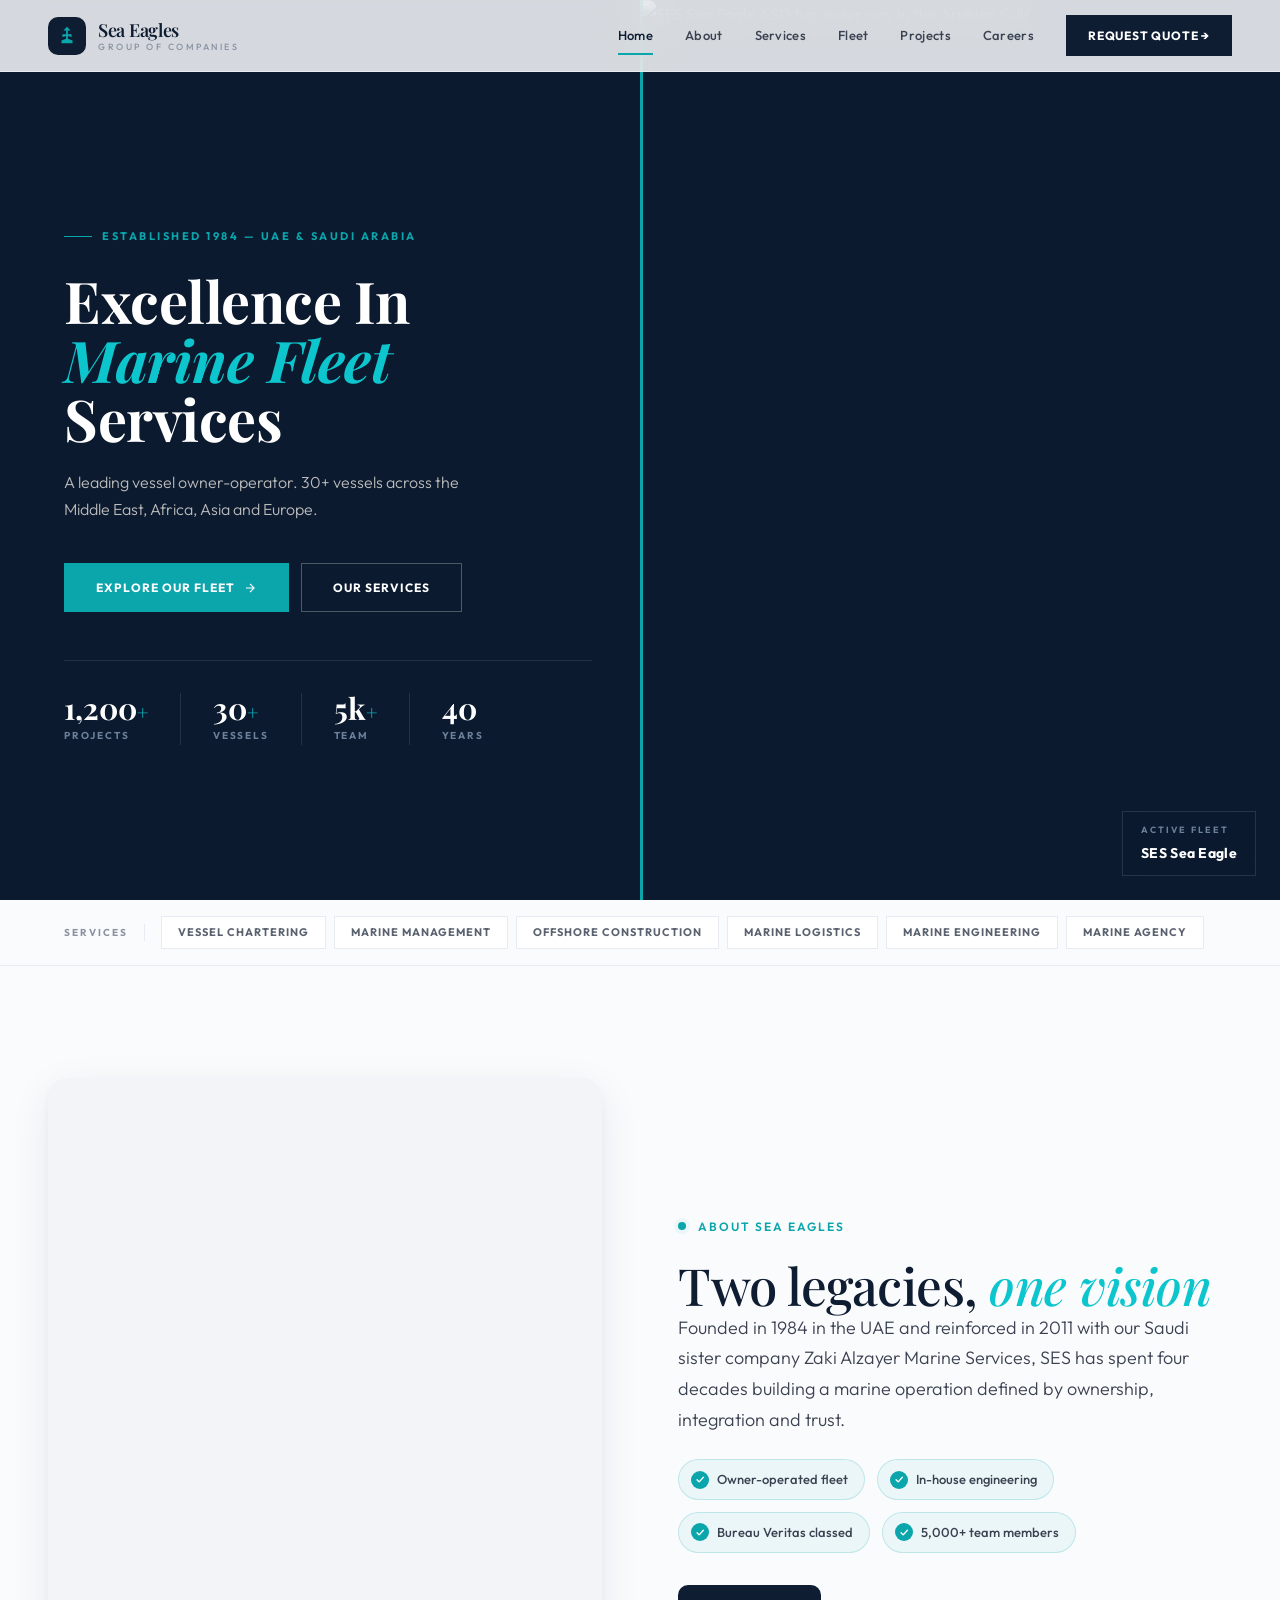
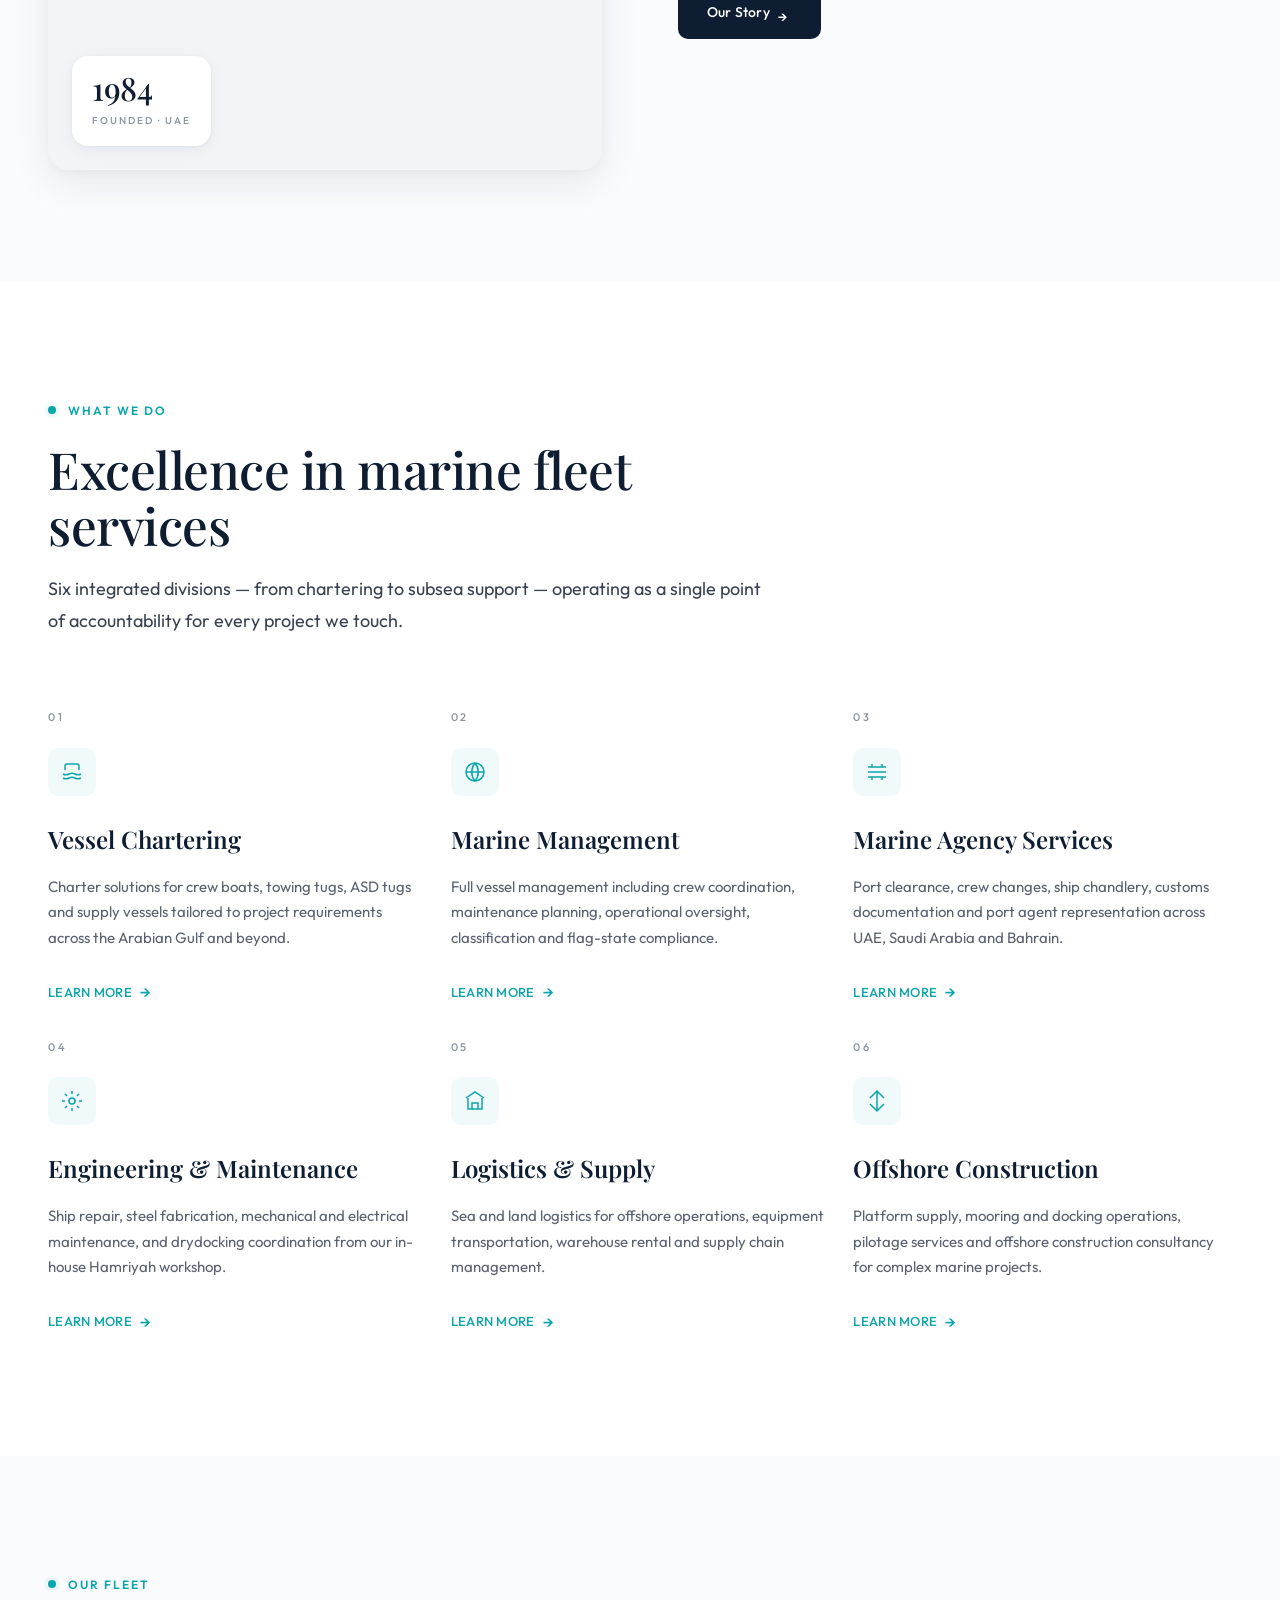
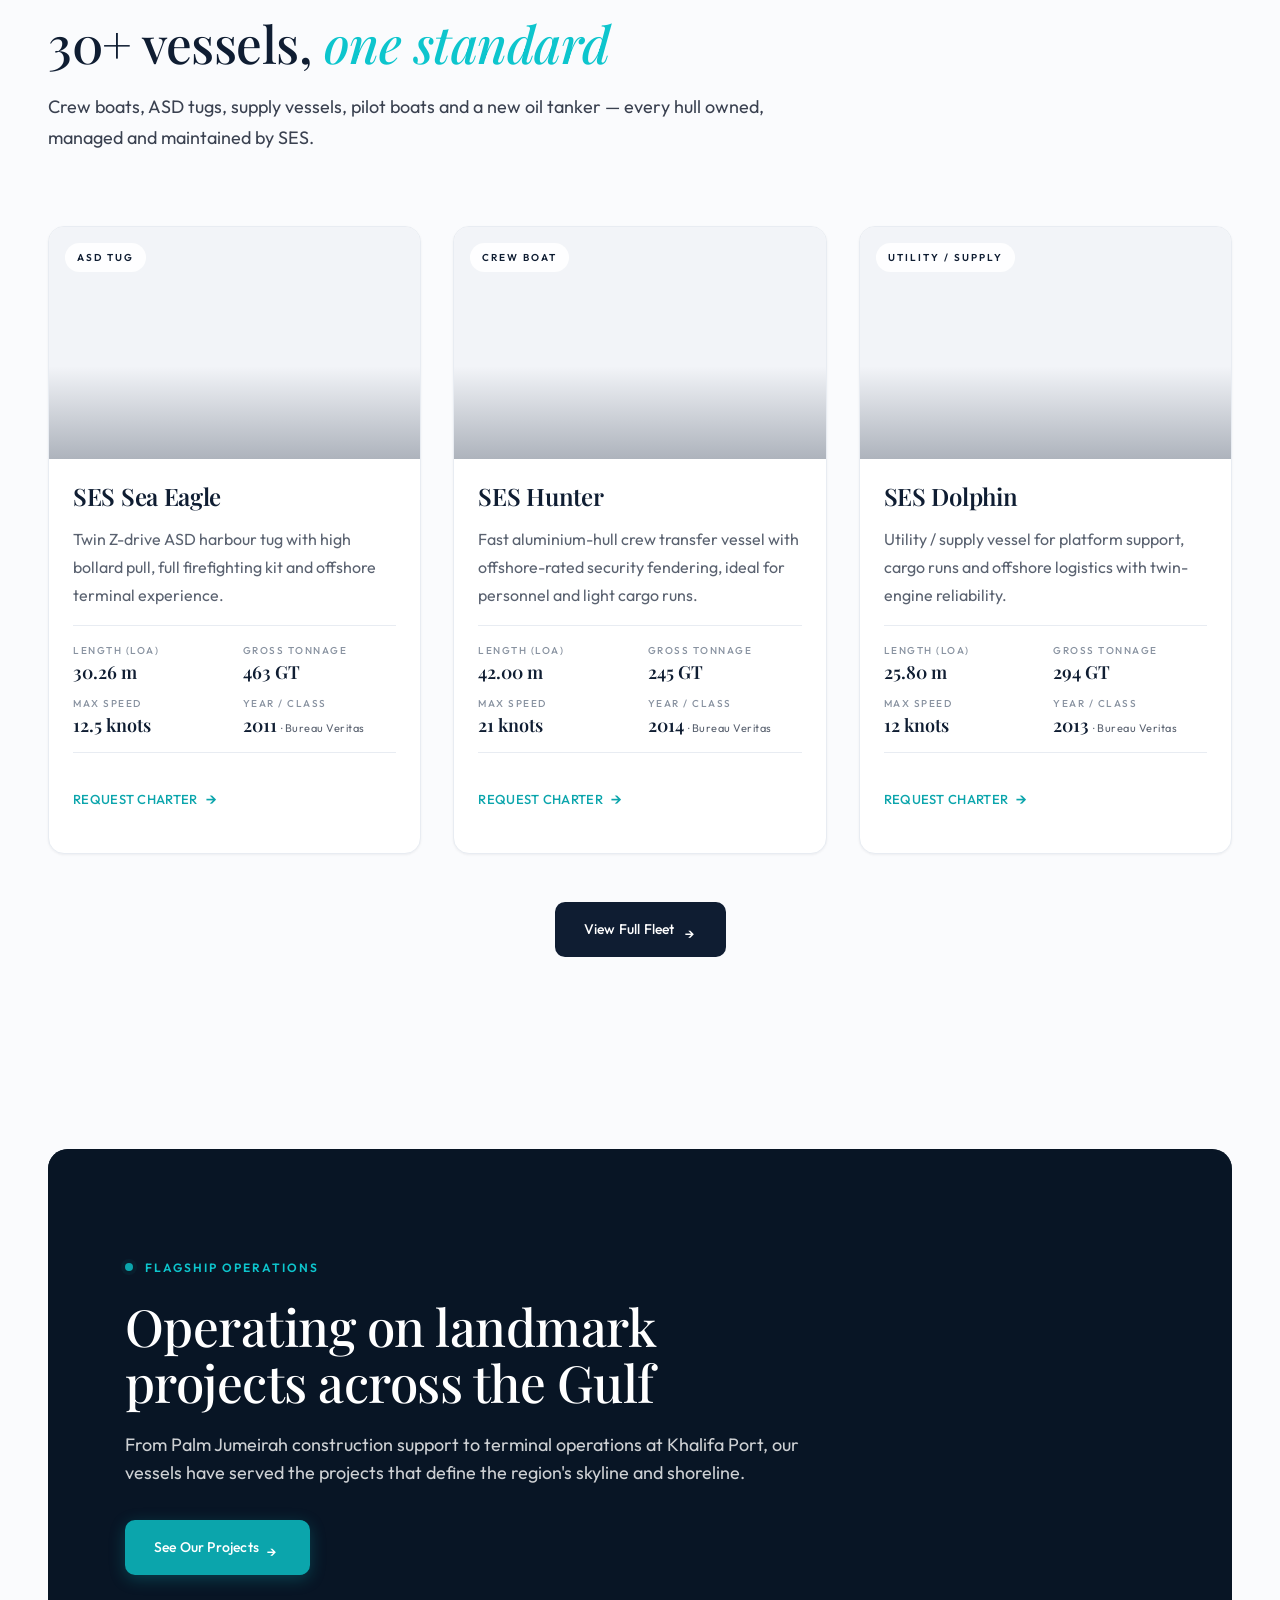
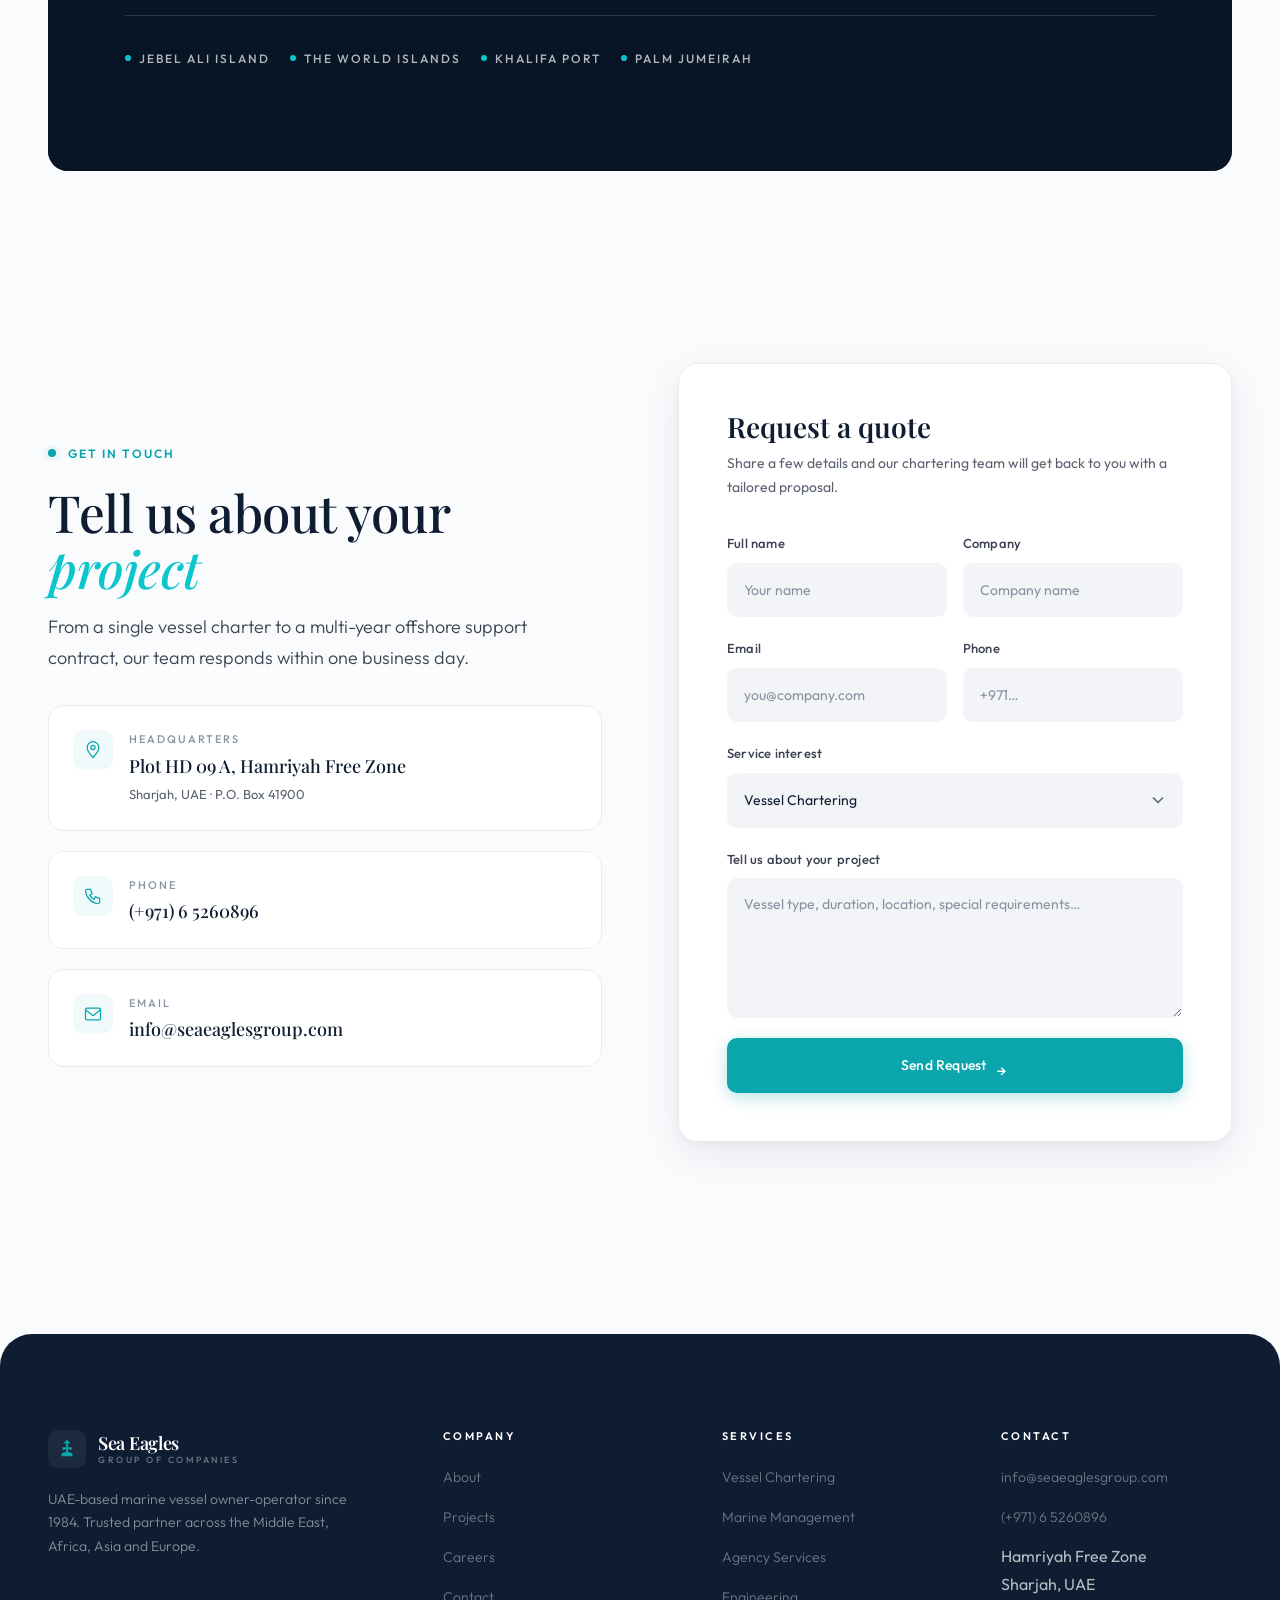
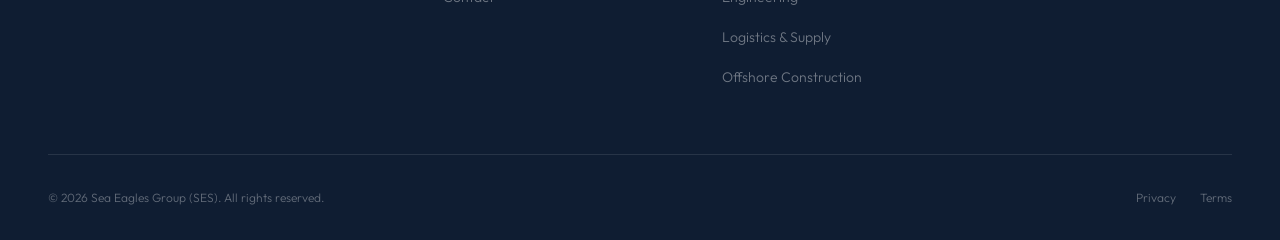
==== commit c5f10649: "Replace gradient heroes with BMW dark-band hero system" ====
--- a/index.html
+++ b/index.html
@@ -59,37 +59,58 @@
 
 <!-- =====================  HERO  ===================== -->
 <section class="hero">
-  <div class="hero-bg" style="background-image: url('images/DJI_0033.JPG');"></div>
-  <div class="container hero-inner">
-    <div>
-      <span class="hero-eyebrow">Established 1984 · United Arab Emirates</span>
-      <h1 class="h-display">Trusted partner in the <span class="italic-accent">marine</span> industry</h1>
-      <p class="hero-sub">Four decades of integrated marine fleet services across the Arabian Gulf and beyond — vessel chartering, port agency, offshore support and engineering, delivered by a single owner-operator.</p>
-      <div class="hero-actions">
-        <a class="btn btn-primary" href="fleet.html">Explore Our Fleet <span class="btn-icon">→</span></a>
-        <a class="btn btn-ghost" href="contact.html">Request a Quote</a>
-      </div>
-    </div>
-  </div>
-  <div class="hero-stats" aria-label="Company highlights">
-    <div class="hero-stat">
-      <div class="hero-stat-num">1,200<span>+</span></div>
-      <span class="hero-stat-label">Projects Completed</span>
-    </div>
-    <div class="hero-stat">
-      <div class="hero-stat-num">30<span>+</span></div>
-      <span class="hero-stat-label">Vessels Owned</span>
-    </div>
-    <div class="hero-stat">
-      <div class="hero-stat-num">40<span>yr</span></div>
-      <span class="hero-stat-label">Industry Legacy</span>
-    </div>
-    <div class="hero-stat">
-      <div class="hero-stat-num">4<span>×</span></div>
-      <span class="hero-stat-label">Continents</span>
-    </div>
-  </div>
-</section>
+  <div class="hero-left">
+    <div class="hero-eyebrow">Established 1984 — UAE &amp; Saudi Arabia</div>
+    <h1>Excellence In <em>Marine Fleet</em> Services</h1>
+    <p class="hero-sub">A leading vessel owner-operator. 30+ vessels across the Middle East, Africa, Asia and Europe.</p>
+    <div class="hero-actions">
+      <a href="fleet.html" class="btn-hero-primary">
+        Explore Our Fleet
+        <svg width="14" height="14" fill="none" stroke="currentColor" stroke-width="2" viewBox="0 0 24 24"><path d="M5 12h14M12 5l7 7-7 7"/></svg>
+      </a>
+      <a href="services.html" class="btn-hero-ghost">Our Services</a>
+    </div>
+    <div class="hero-specs">
+      <div class="spec-cell">
+        <div class="spec-val">1,200<em>+</em></div>
+        <div class="spec-label">Projects</div>
+      </div>
+      <div class="spec-cell">
+        <div class="spec-val">30<em>+</em></div>
+        <div class="spec-label">Vessels</div>
+      </div>
+      <div class="spec-cell">
+        <div class="spec-val">5k<em>+</em></div>
+        <div class="spec-label">Team</div>
+      </div>
+      <div class="spec-cell">
+        <div class="spec-val">40</div>
+        <div class="spec-label">Years</div>
+      </div>
+    </div>
+  </div>
+  <div class="hero-right">
+    <div class="hero-photo">
+      <img src="images/DJI_0033.JPG" alt="SES Sea Eagle ASD tug under way in the Arabian Gulf" loading="eager">
+      <div class="vessel-tag">
+        <div class="vessel-tag-label">Active Fleet</div>
+        <div class="vessel-tag-name">SES Sea Eagle</div>
+      </div>
+    </div>
+  </div>
+</section>
+
+<div class="hero-services-strip">
+  <span class="strip-label">Services</span>
+  <div class="strip-pills">
+    <a href="services.html" class="strip-pill">Vessel Chartering</a>
+    <a href="services.html" class="strip-pill">Marine Management</a>
+    <a href="services.html" class="strip-pill">Offshore Construction</a>
+    <a href="services.html" class="strip-pill">Marine Logistics</a>
+    <a href="services.html" class="strip-pill">Marine Engineering</a>
+    <a href="services.html" class="strip-pill">Marine Agency</a>
+  </div>
+</div>
 
 <!-- =====================  ABOUT TEASER  ===================== -->
 <section class="section">
--- a/css/tokens.css
+++ b/css/tokens.css
@@ -27,6 +27,15 @@
   --color-teal-wash:   rgba(11, 165, 172, 0.06);
   --color-teal-wash-strong: rgba(11, 165, 172, 0.10);
   --color-teal-border: rgba(11, 165, 172, 0.20);
+
+  /* Dark band / BMW-system surfaces */
+  --color-surface-dark:     #0B1A2E;
+  --color-surface-dark-mid: #1A2D47;
+  --color-on-dark:          #FFFFFF;
+  --color-on-dark-soft:     #BBBBBB;
+  --color-on-dark-muted:    #6B8099;
+  --color-teal-accent:      #0DC5CD;
+  --color-hairline-dark:    rgba(255, 255, 255, 0.10);
 
   /* Shadows */
   --shadow-sm:    0 1px 3px rgba(15, 29, 50, 0.04), 0 1px 2px rgba(15, 29, 50, 0.02);
--- a/css/components.css
+++ b/css/components.css
@@ -136,10 +136,11 @@
   background-color: var(--color-navy);
   color: var(--color-white);
   font-family: var(--font-body);
-  font-size: 13px;
-  font-weight: 500;
-  letter-spacing: 0.3px;
-  border-radius: var(--radius-md);
+  font-size: 12px;
+  font-weight: 700;
+  letter-spacing: 0.8px;
+  text-transform: uppercase;
+  border-radius: 0;
   transition: background-color 0.3s var(--ease-out), transform 0.3s var(--ease-out);
 }
 
@@ -339,157 +340,297 @@
 }
 
 /* ============================================================
-   Hero
+   Hero — BMW-system dark band, split panel, no gradients
    ============================================================ */
 
 .hero {
+  display: grid;
+  grid-template-columns: 1fr 1fr;
+  min-height: 100vh;
+  background: var(--color-surface-dark);
   position: relative;
-  min-height: 100vh;
-  display: flex;
-  align-items: flex-end;
-  padding: calc(var(--nav-height) + var(--space-12)) 0 var(--space-20);
   overflow: hidden;
 }
 
-.hero-bg {
+.hero-left {
+  display: flex;
+  flex-direction: column;
+  justify-content: center;
+  padding: calc(var(--nav-height) + var(--space-16)) var(--space-12) var(--space-16) var(--space-16);
+  position: relative;
+  z-index: 2;
+}
+
+.hero-eyebrow {
+  display: flex;
+  align-items: center;
+  gap: 10px;
+  font-size: 11px;
+  font-weight: 700;
+  text-transform: uppercase;
+  letter-spacing: 2.5px;
+  color: var(--color-teal);
+  margin-bottom: var(--space-6);
+}
+
+.hero-eyebrow::before {
+  content: '';
+  width: 28px;
+  height: 1px;
+  background: var(--color-teal);
+  flex-shrink: 0;
+}
+
+.hero h1 {
+  font-family: var(--font-display);
+  font-size: clamp(40px, 4.5vw, 62px);
+  font-weight: 700;
+  line-height: 1.03;
+  letter-spacing: -0.5px;
+  color: var(--color-on-dark);
+  margin-bottom: var(--space-5);
+}
+
+.hero h1 em {
+  font-style: italic;
+  color: var(--color-teal-accent);
+}
+
+.hero-sub {
+  font-size: 16px;
+  font-weight: 300;
+  line-height: 1.7;
+  color: var(--color-on-dark-soft);
+  max-width: 420px;
+  margin-bottom: var(--space-10);
+}
+
+.hero-actions {
+  display: flex;
+  align-items: center;
+  gap: var(--space-3);
+  margin-bottom: var(--space-12);
+}
+
+/* BMW-style: 0px radius, uppercase, engineered precision */
+.btn-hero-primary {
+  padding: 14px 32px;
+  background: var(--color-teal);
+  color: var(--color-on-dark);
+  border: none;
+  border-radius: 0;
+  font-family: var(--font-body);
+  font-size: 12px;
+  font-weight: 700;
+  text-transform: uppercase;
+  letter-spacing: 1px;
+  cursor: pointer;
+  text-decoration: none;
+  display: inline-flex;
+  align-items: center;
+  gap: 8px;
+  transition: background 0.2s ease;
+}
+
+.btn-hero-primary:hover {
+  background: var(--color-teal-light);
+}
+
+.btn-hero-ghost {
+  padding: 13px 31px;
+  background: transparent;
+  color: var(--color-on-dark);
+  border: 1px solid rgba(255, 255, 255, 0.28);
+  border-radius: 0;
+  font-family: var(--font-body);
+  font-size: 12px;
+  font-weight: 700;
+  text-transform: uppercase;
+  letter-spacing: 1px;
+  cursor: pointer;
+  text-decoration: none;
+  display: inline-flex;
+  align-items: center;
+  gap: 8px;
+  transition: border-color 0.2s ease, background 0.2s ease;
+}
+
+.btn-hero-ghost:hover {
+  border-color: rgba(255, 255, 255, 0.55);
+  background: rgba(255, 255, 255, 0.05);
+}
+
+/* BMW spec-cell stat pattern */
+.hero-specs {
+  display: flex;
+  gap: 0;
+  padding-top: var(--space-8);
+  border-top: 1px solid var(--color-hairline-dark);
+}
+
+.spec-cell {
+  padding-right: var(--space-8);
+  margin-right: var(--space-8);
+  border-right: 1px solid var(--color-hairline-dark);
+}
+
+.spec-cell:last-child {
+  border-right: none;
+  padding-right: 0;
+  margin-right: 0;
+}
+
+.spec-val {
+  font-family: var(--font-display);
+  font-size: 30px;
+  font-weight: 700;
+  color: var(--color-on-dark);
+  line-height: 1;
+  margin-bottom: 4px;
+}
+
+.spec-val em {
+  font-style: normal;
+  color: var(--color-teal-accent);
+  font-size: 20px;
+}
+
+.spec-label {
+  font-size: 10px;
+  font-weight: 700;
+  text-transform: uppercase;
+  letter-spacing: 1.8px;
+  color: var(--color-on-dark-muted);
+}
+
+/* RIGHT: photo panel — no gradient, just the photo */
+.hero-right {
+  position: relative;
+  overflow: hidden;
+}
+
+.hero-photo {
   position: absolute;
   inset: 0;
-  background-position: center;
-  background-size: cover;
-  background-repeat: no-repeat;
-  z-index: 0;
-}
-
-.hero-bg::after {
+  overflow: hidden;
+}
+
+.hero-photo img {
+  width: 100%;
+  height: 100%;
+  object-fit: cover;
+  object-position: center;
+  display: block;
+}
+
+/* Teal accent divider line — left edge of photo, BMW stripe principle */
+.hero-photo::before {
   content: '';
   position: absolute;
-  inset: 0;
-  background: linear-gradient(
-    180deg,
-    rgba(6, 16, 31, 0.55) 0%,
-    rgba(6, 16, 31, 0.25) 30%,
-    rgba(6, 16, 31, 0.45) 70%,
-    var(--color-ivory) 100%
-  );
-}
-
-.hero-inner {
-  position: relative;
-  z-index: 1;
-  width: 100%;
-  display: grid;
-  gap: var(--space-12);
-}
-
-.hero-eyebrow {
-  display: inline-flex;
+  left: 0;
+  top: 0;
+  bottom: 0;
+  width: 3px;
+  background: var(--color-teal);
+  z-index: 2;
+}
+
+/* Vessel name tag — BMW label-uppercase badge, bottom corner */
+.vessel-tag {
+  position: absolute;
+  bottom: var(--space-6);
+  right: var(--space-6);
+  background: rgba(11, 26, 46, 0.88);
+  border: 1px solid rgba(255, 255, 255, 0.12);
+  backdrop-filter: blur(8px);
+  -webkit-backdrop-filter: blur(8px);
+  padding: 10px 18px;
+  z-index: 3;
+}
+
+.vessel-tag-label {
+  font-size: 9px;
+  font-weight: 700;
+  text-transform: uppercase;
+  letter-spacing: 2px;
+  color: var(--color-on-dark-muted);
+  margin-bottom: 3px;
+}
+
+.vessel-tag-name {
+  font-size: 14px;
+  font-weight: 700;
+  color: var(--color-on-dark);
+  letter-spacing: 0.3px;
+}
+
+/* Service pills strip — snaps page back to ivory immediately below hero */
+.hero-services-strip {
+  background: var(--color-ivory);
+  padding: var(--space-4) var(--space-16);
+  display: flex;
   align-items: center;
-  gap: var(--space-3);
-  font-family: var(--font-body);
+  gap: var(--space-4);
+  border-bottom: 1px solid var(--color-mist);
+  overflow-x: auto;
+}
+
+.strip-label {
+  font-size: 10px;
+  font-weight: 700;
+  text-transform: uppercase;
+  letter-spacing: 2px;
+  color: var(--color-slate);
+  white-space: nowrap;
+  padding-right: var(--space-4);
+  border-right: 1px solid var(--color-mist);
+  flex-shrink: 0;
+}
+
+.strip-pills {
+  display: flex;
+  gap: var(--space-2);
+  flex-wrap: wrap;
+}
+
+.strip-pill {
+  padding: 6px 16px;
+  border: 1px solid var(--color-mist);
+  background: var(--color-white);
   font-size: 11px;
-  font-weight: 500;
-  letter-spacing: 3px;
+  font-weight: 700;
   text-transform: uppercase;
-  color: rgba(255, 255, 255, 0.75);
-  margin-bottom: var(--space-5);
-}
-
-.hero-eyebrow::before {
-  content: '';
-  width: 36px;
-  height: 1px;
-  background-color: var(--color-teal-light);
-}
-
-.hero h1 {
-  color: var(--color-white);
-  max-width: 18ch;
-}
-
-.hero-sub {
-  color: rgba(255, 255, 255, 0.85);
-  font-size: clamp(16px, 1.4vw, 20px);
-  line-height: 1.6;
-  max-width: 55ch;
-  margin-top: var(--space-6);
-  font-weight: 300;
-}
-
-.hero-actions {
-  display: flex;
-  flex-wrap: wrap;
-  gap: var(--space-4);
-  margin-top: var(--space-8);
-}
-
-.hero-stats {
-  position: absolute;
-  right: var(--container-pad);
-  bottom: var(--space-20);
-  display: grid;
-  grid-template-columns: repeat(2, minmax(0, 1fr));
-  gap: var(--space-3);
-  z-index: 1;
-  max-width: 460px;
-}
-
-.hero-stat {
-  background-color: rgba(255, 255, 255, 0.96);
-  backdrop-filter: blur(20px);
-  -webkit-backdrop-filter: blur(20px);
-  border-radius: var(--radius-lg);
-  padding: var(--space-5) var(--space-6);
-  box-shadow: var(--shadow-md);
-  border: 1px solid rgba(255, 255, 255, 0.6);
-}
-
-.hero-stat-num {
-  font-family: var(--font-display);
-  font-size: 36px;
-  font-weight: 500;
-  color: var(--color-navy);
-  line-height: 1;
-  letter-spacing: -0.5px;
-}
-
-.hero-stat-num span {
+  letter-spacing: 1px;
+  color: var(--color-graphite);
+  border-radius: 0;
+  white-space: nowrap;
+  text-decoration: none;
+  transition: border-color 0.2s, color 0.2s;
+}
+
+.strip-pill:hover {
+  border-color: var(--color-teal-border);
   color: var(--color-teal);
 }
 
-.hero-stat-label {
-  display: block;
-  font-family: var(--font-body);
-  font-size: 11px;
-  font-weight: 500;
-  letter-spacing: 1.5px;
-  text-transform: uppercase;
-  color: var(--color-slate);
-  margin-top: var(--space-2);
-}
-
-@media (max-width: 980px) {
-  .hero-stats {
-    position: relative;
-    right: auto;
-    bottom: auto;
-    margin-top: var(--space-10);
-    max-width: 100%;
+@media (max-width: 900px) {
+  .hero {
+    grid-template-columns: 1fr;
+    min-height: auto;
   }
-}
-
-@media (max-width: 540px) {
-  .hero-stats {
-    grid-template-columns: 1fr;
+  .hero-left {
+    padding: calc(var(--nav-height) + var(--space-10)) var(--space-6) var(--space-10);
   }
-}
-
-/* Compact hero variant for inner pages */
-.hero-compact {
-  min-height: 70vh;
-}
-
-.hero-compact h1 {
-  font-size: clamp(40px, 5.5vw, 72px);
+  .hero-right {
+    height: 340px;
+  }
+  .hero-photo::before {
+    left: 0; top: 0; right: 0; bottom: auto;
+    width: auto; height: 3px;
+  }
+  .hero-services-strip {
+    padding: var(--space-4) var(--space-6);
+  }
 }
 
 /* ============================================================
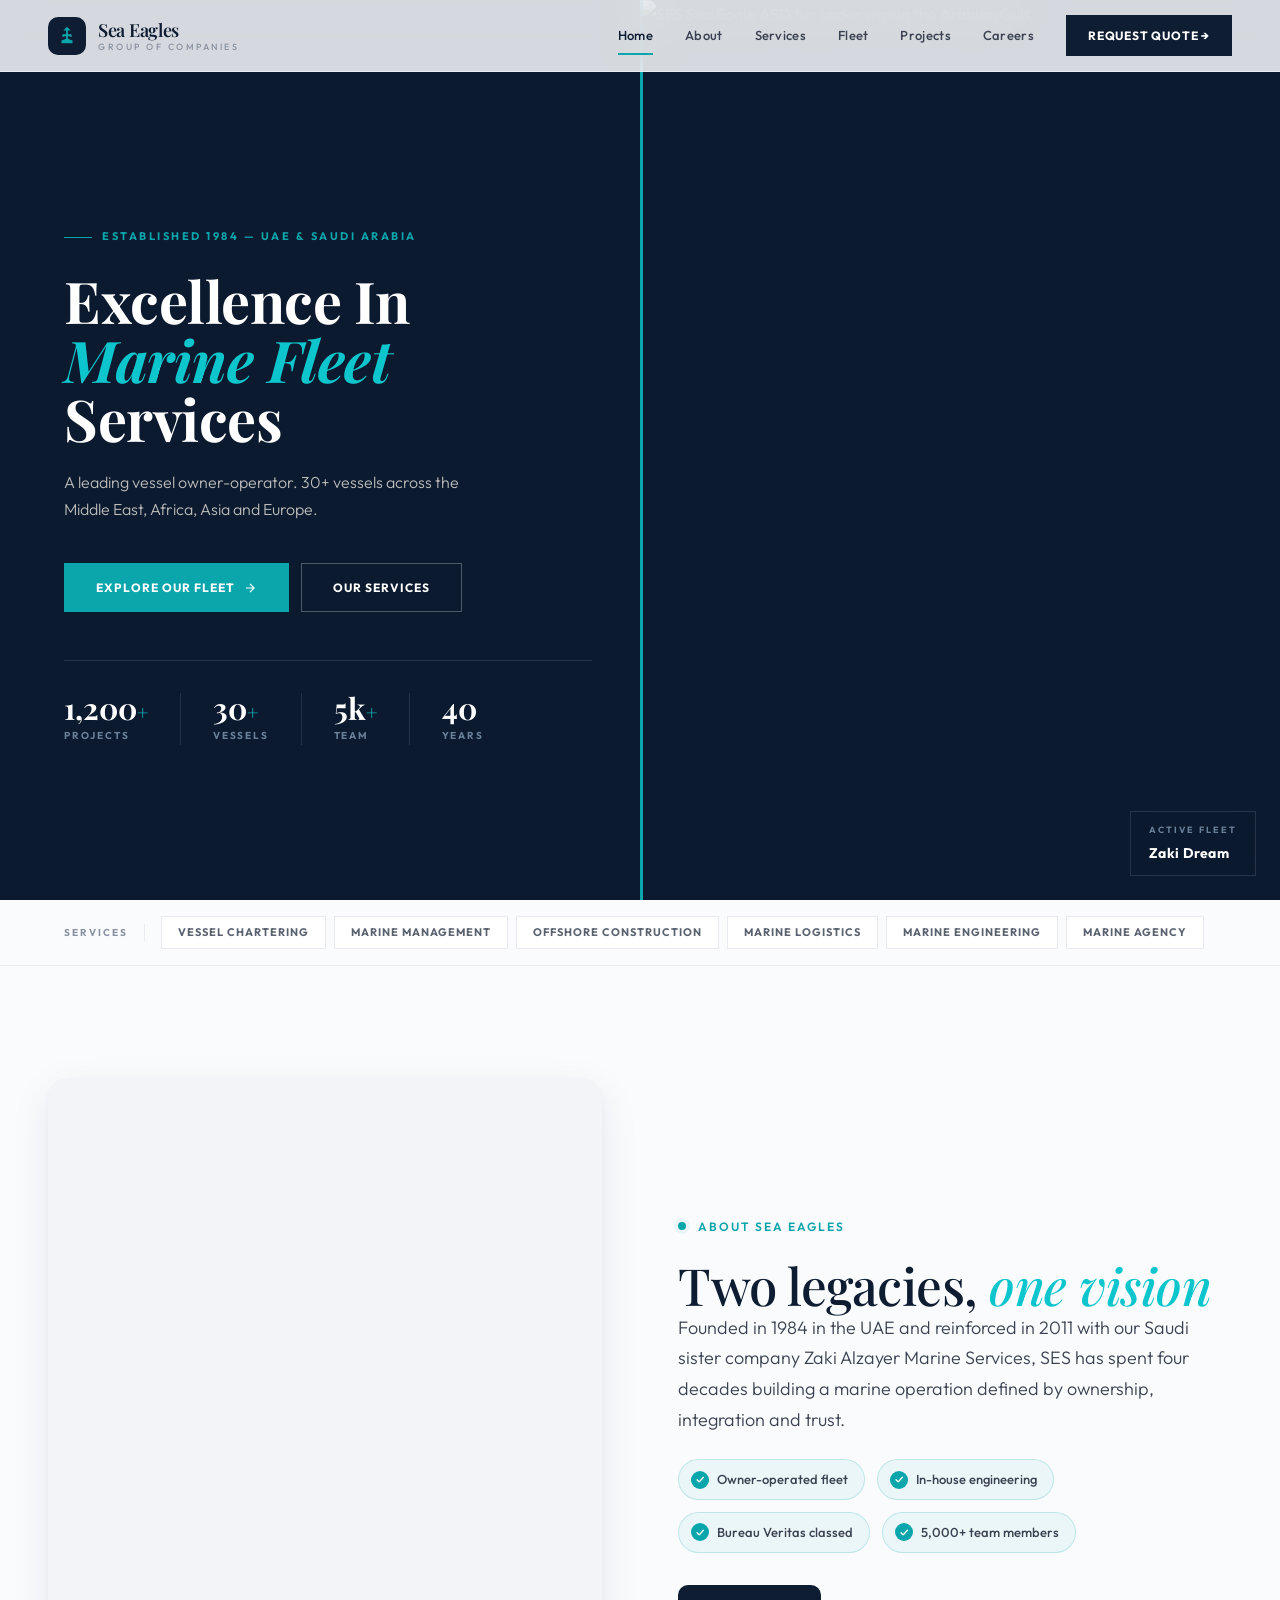
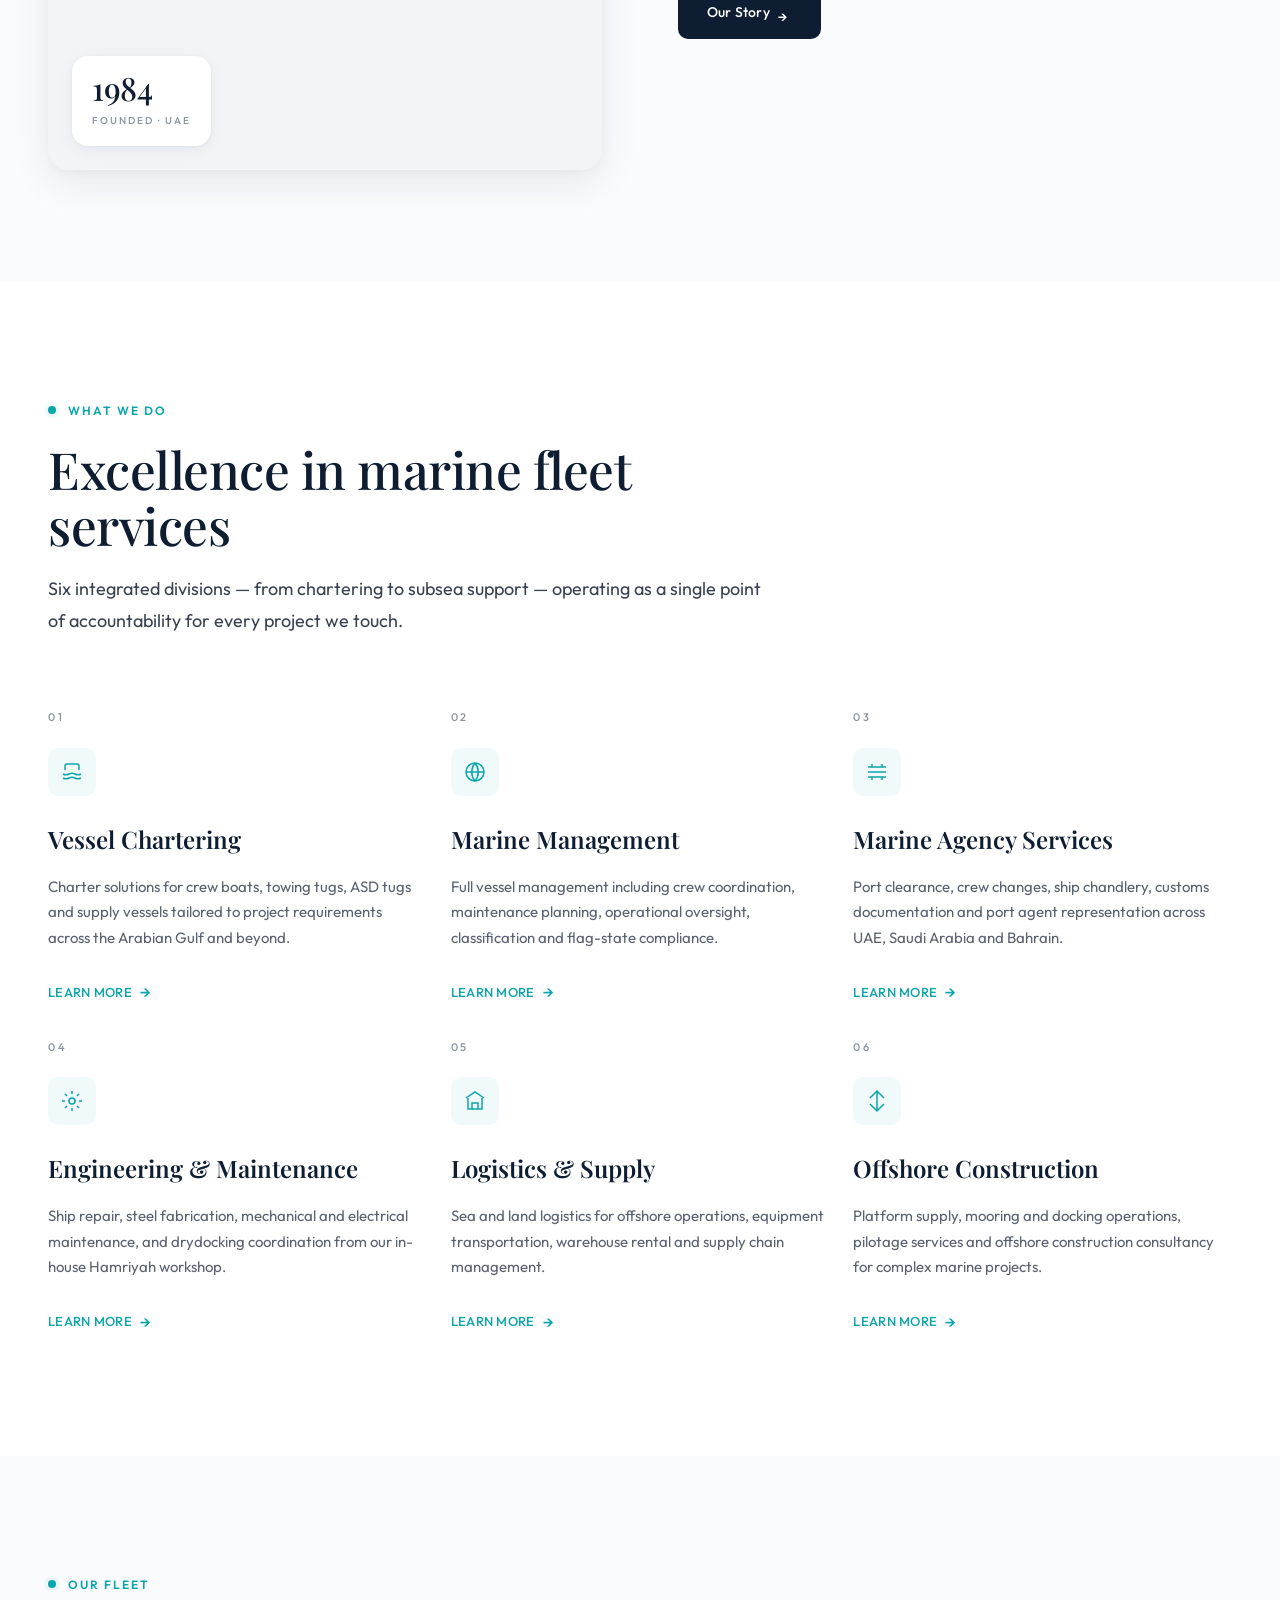
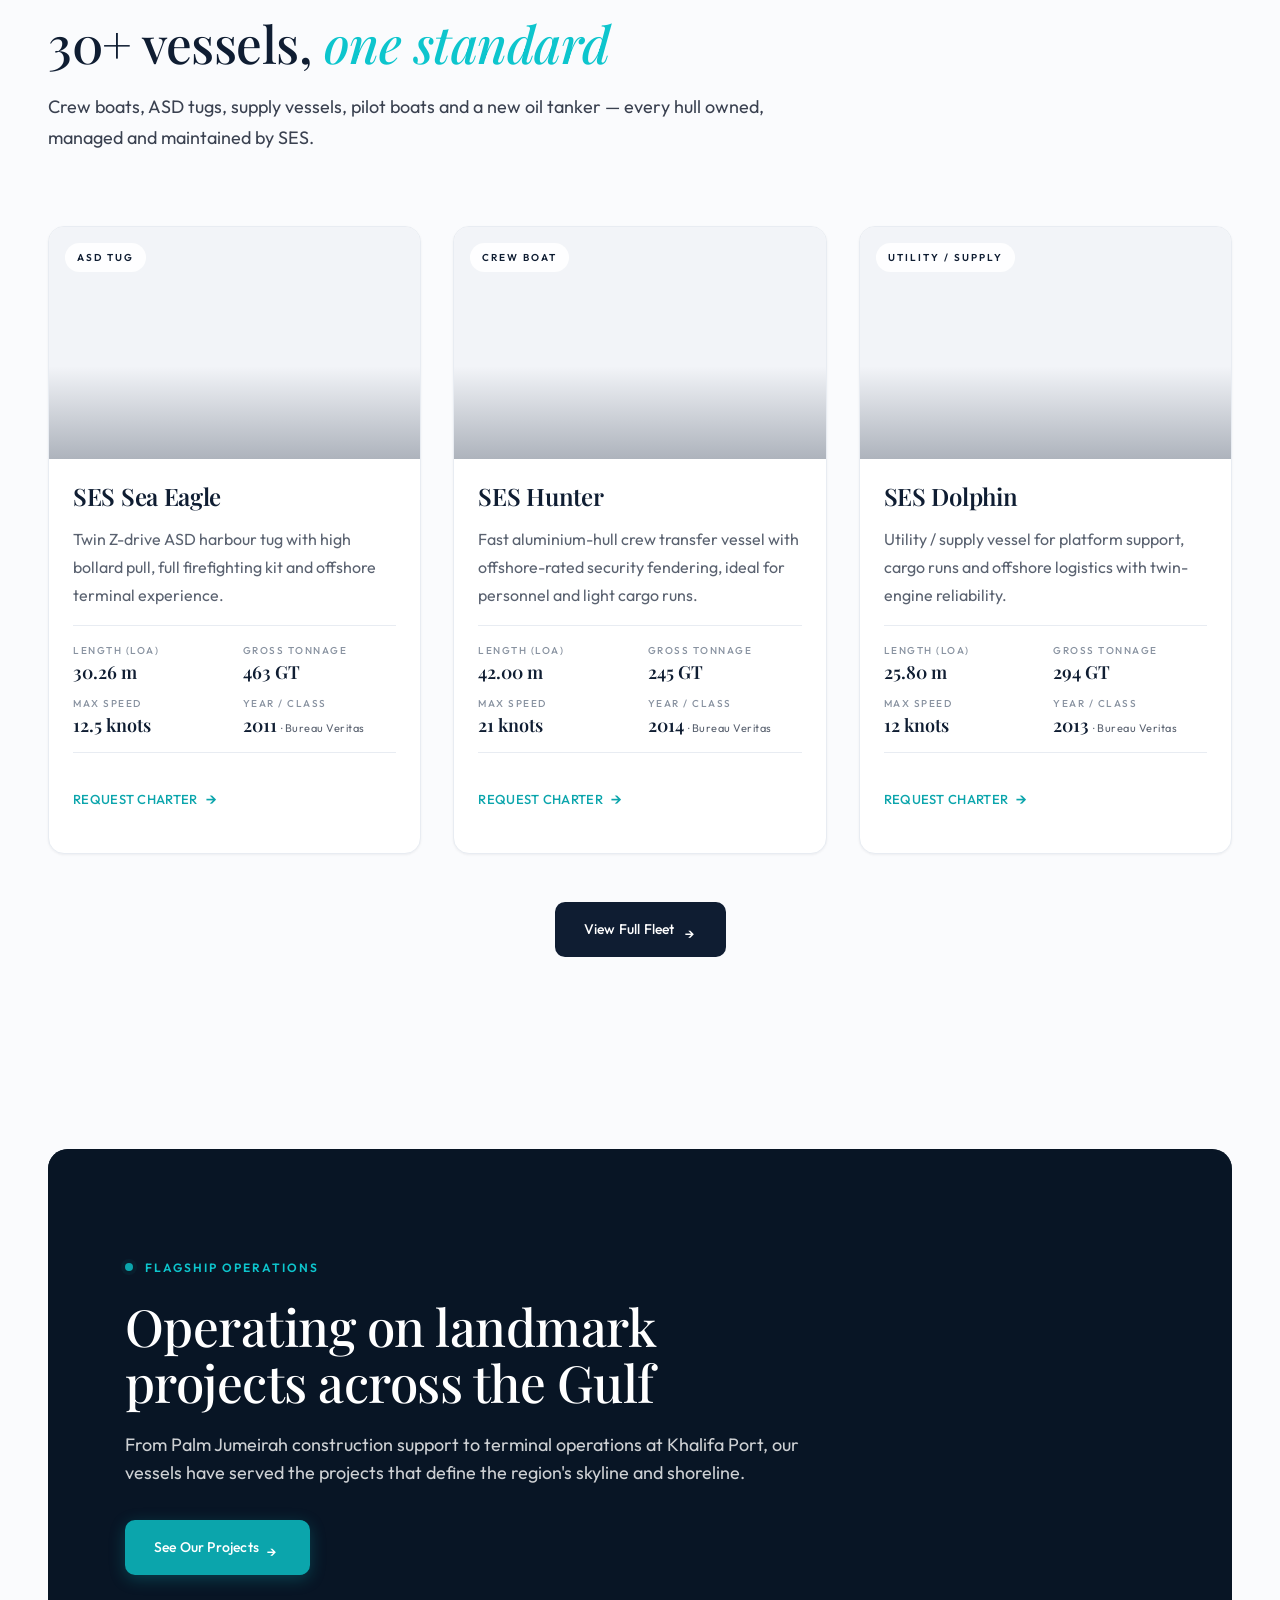
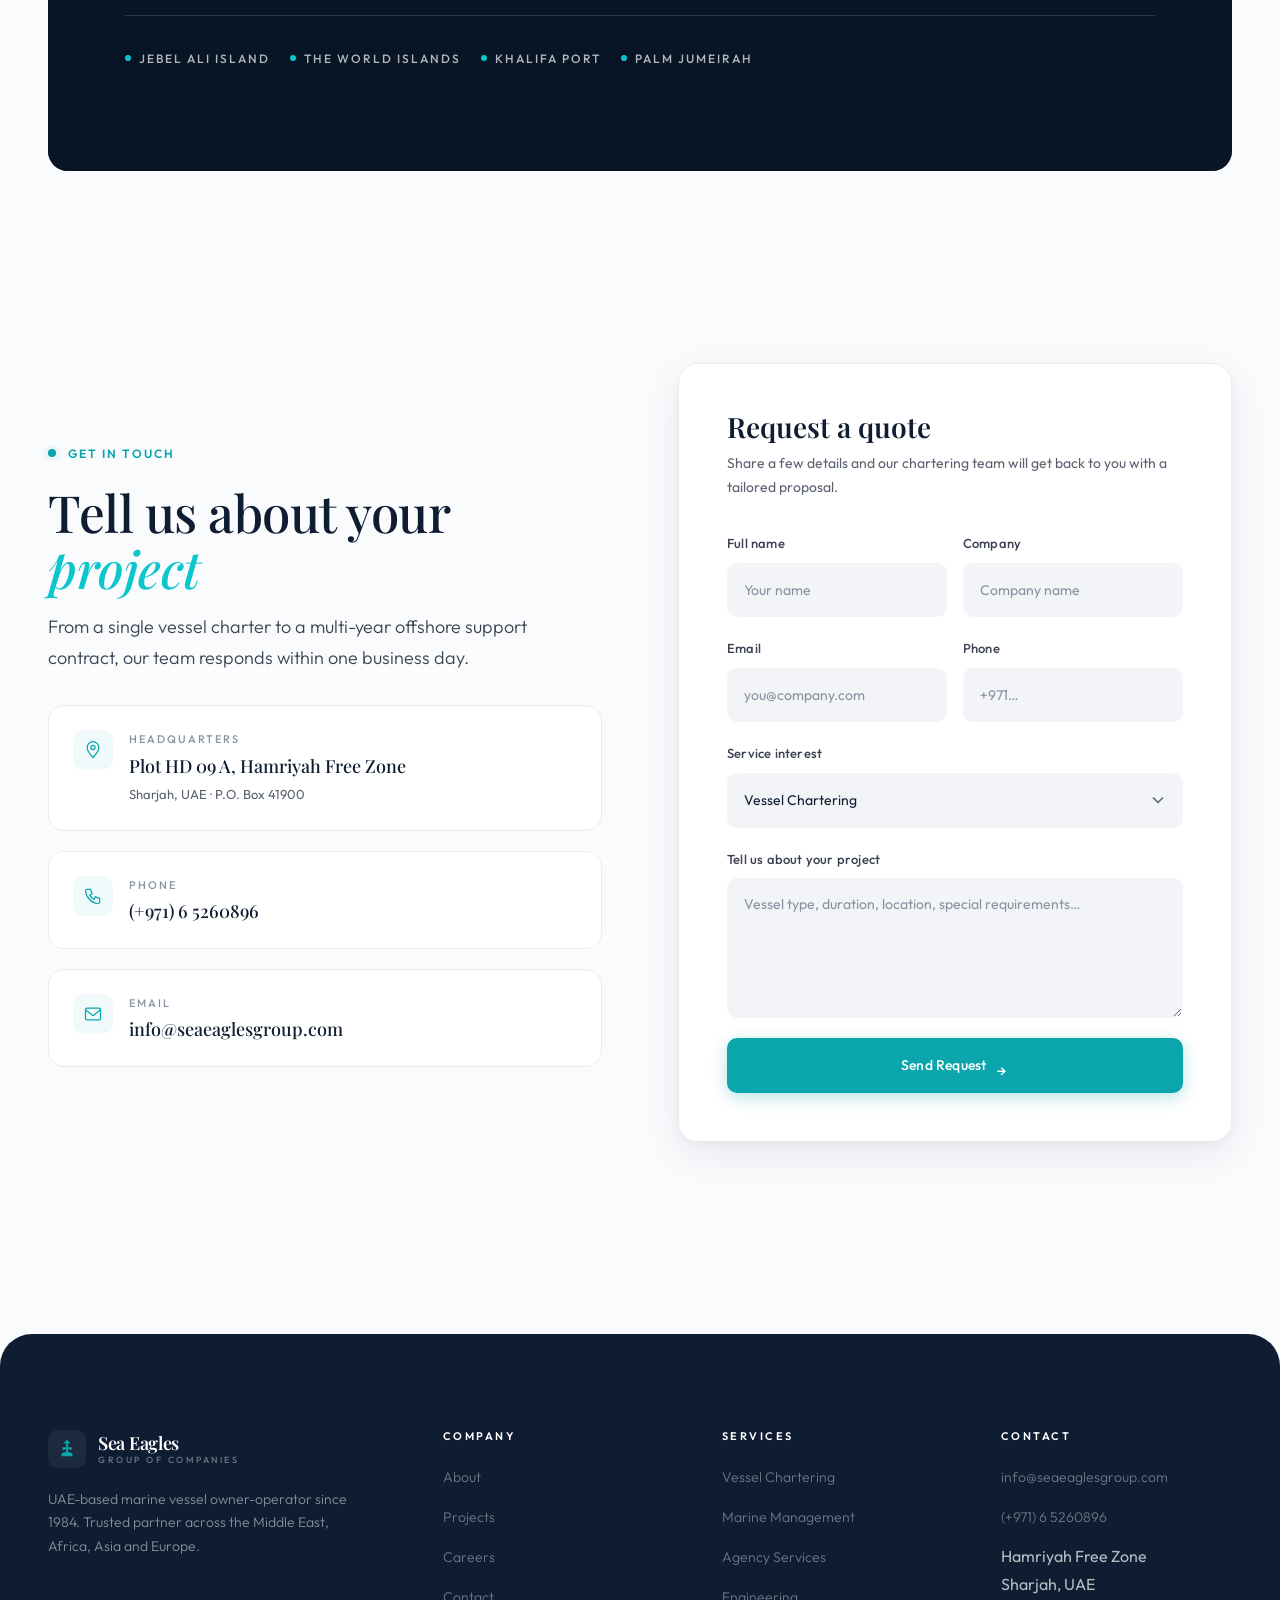
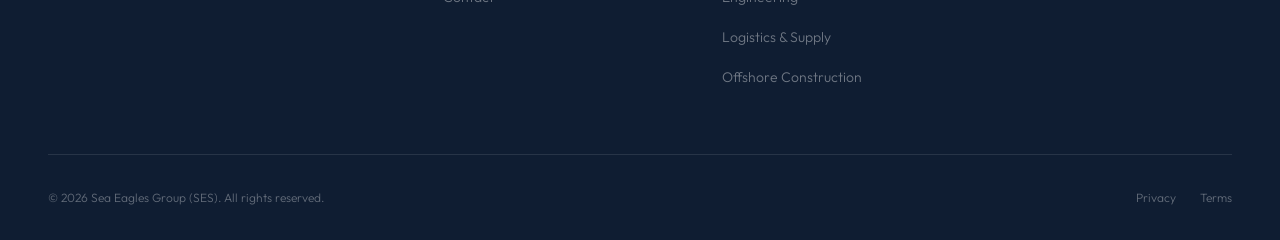
==== commit d229188f: "Swap hero images: homepage, fleet, careers, projects" ====
--- a/index.html
+++ b/index.html
@@ -91,10 +91,10 @@
   </div>
   <div class="hero-right">
     <div class="hero-photo">
-      <img src="images/DJI_0033.JPG" alt="SES Sea Eagle ASD tug under way in the Arabian Gulf" loading="eager">
+      <img src="images/DJI_0132.JPG" alt="SES Sea Eagle ASD tug under way in the Arabian Gulf" loading="eager">
       <div class="vessel-tag">
         <div class="vessel-tag-label">Active Fleet</div>
-        <div class="vessel-tag-name">SES Sea Eagle</div>
+        <div class="vessel-tag-name">Zaki Dream</div>
       </div>
     </div>
   </div>
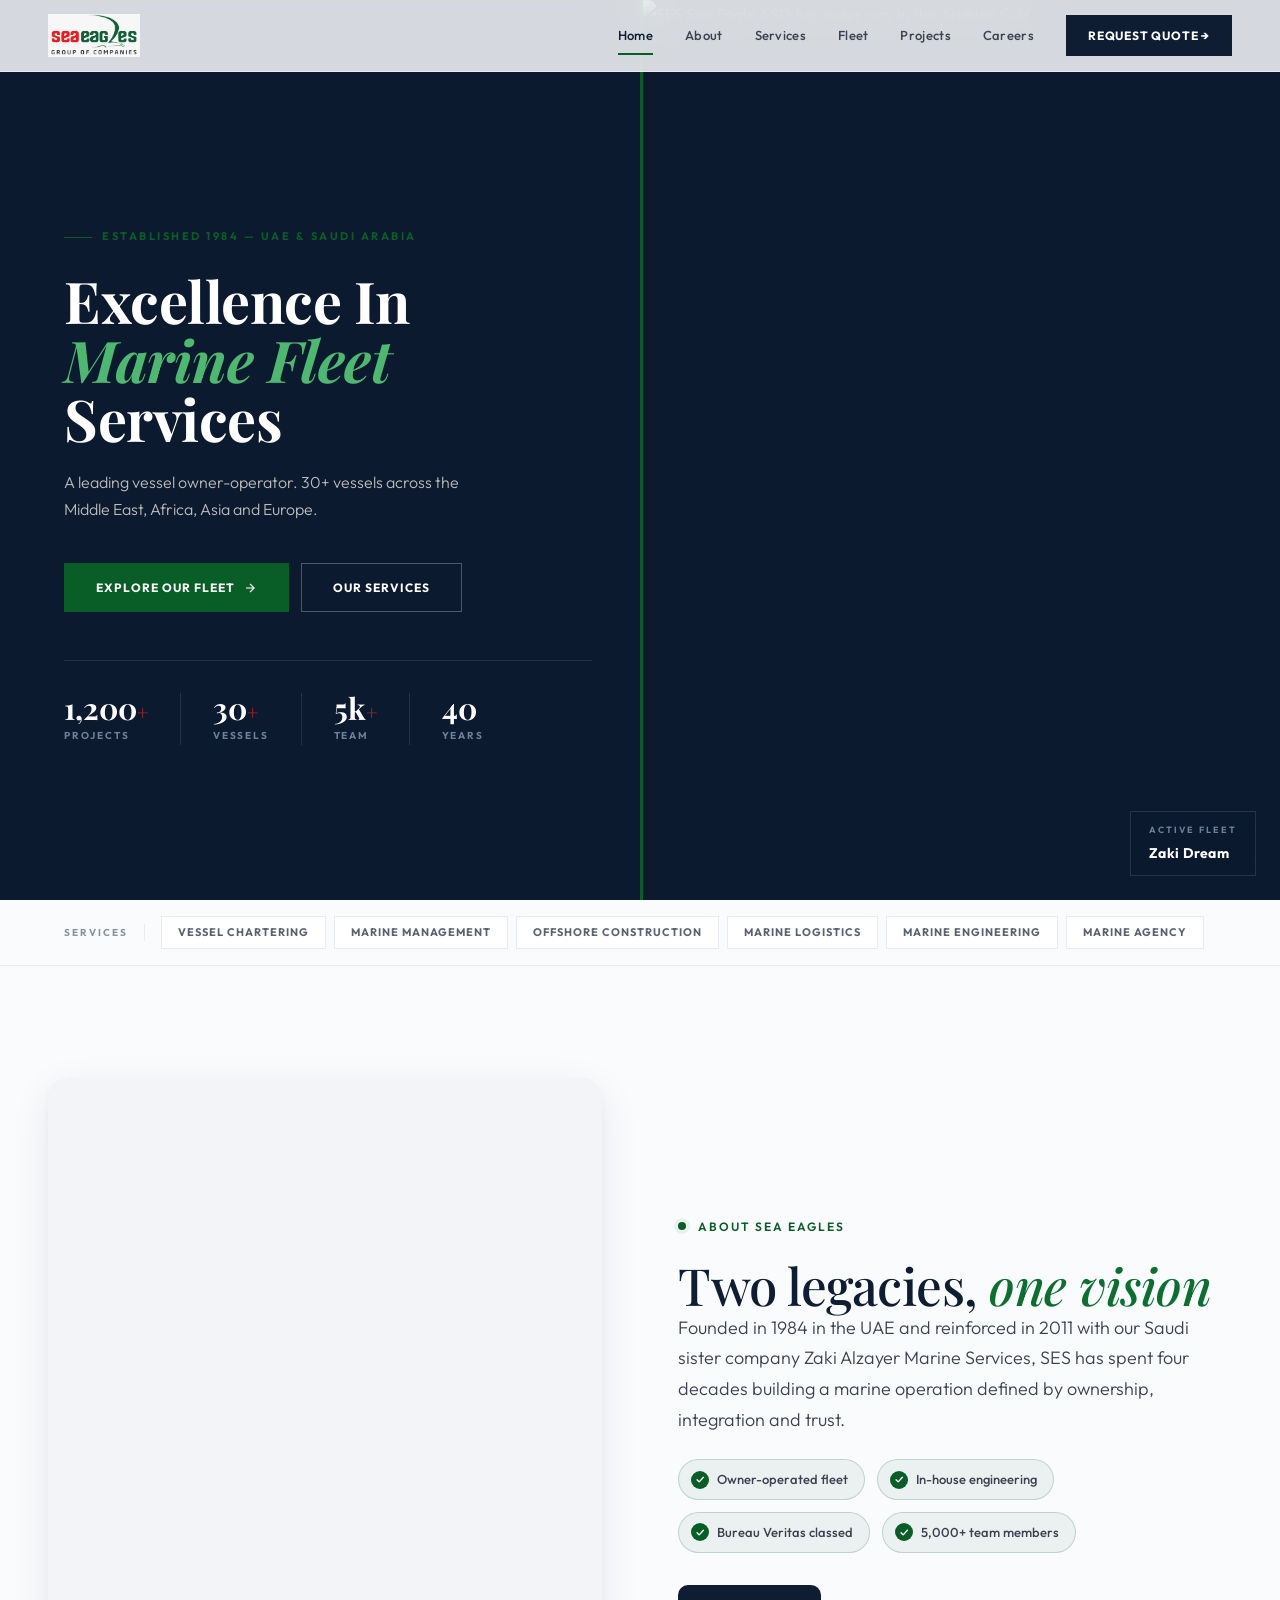
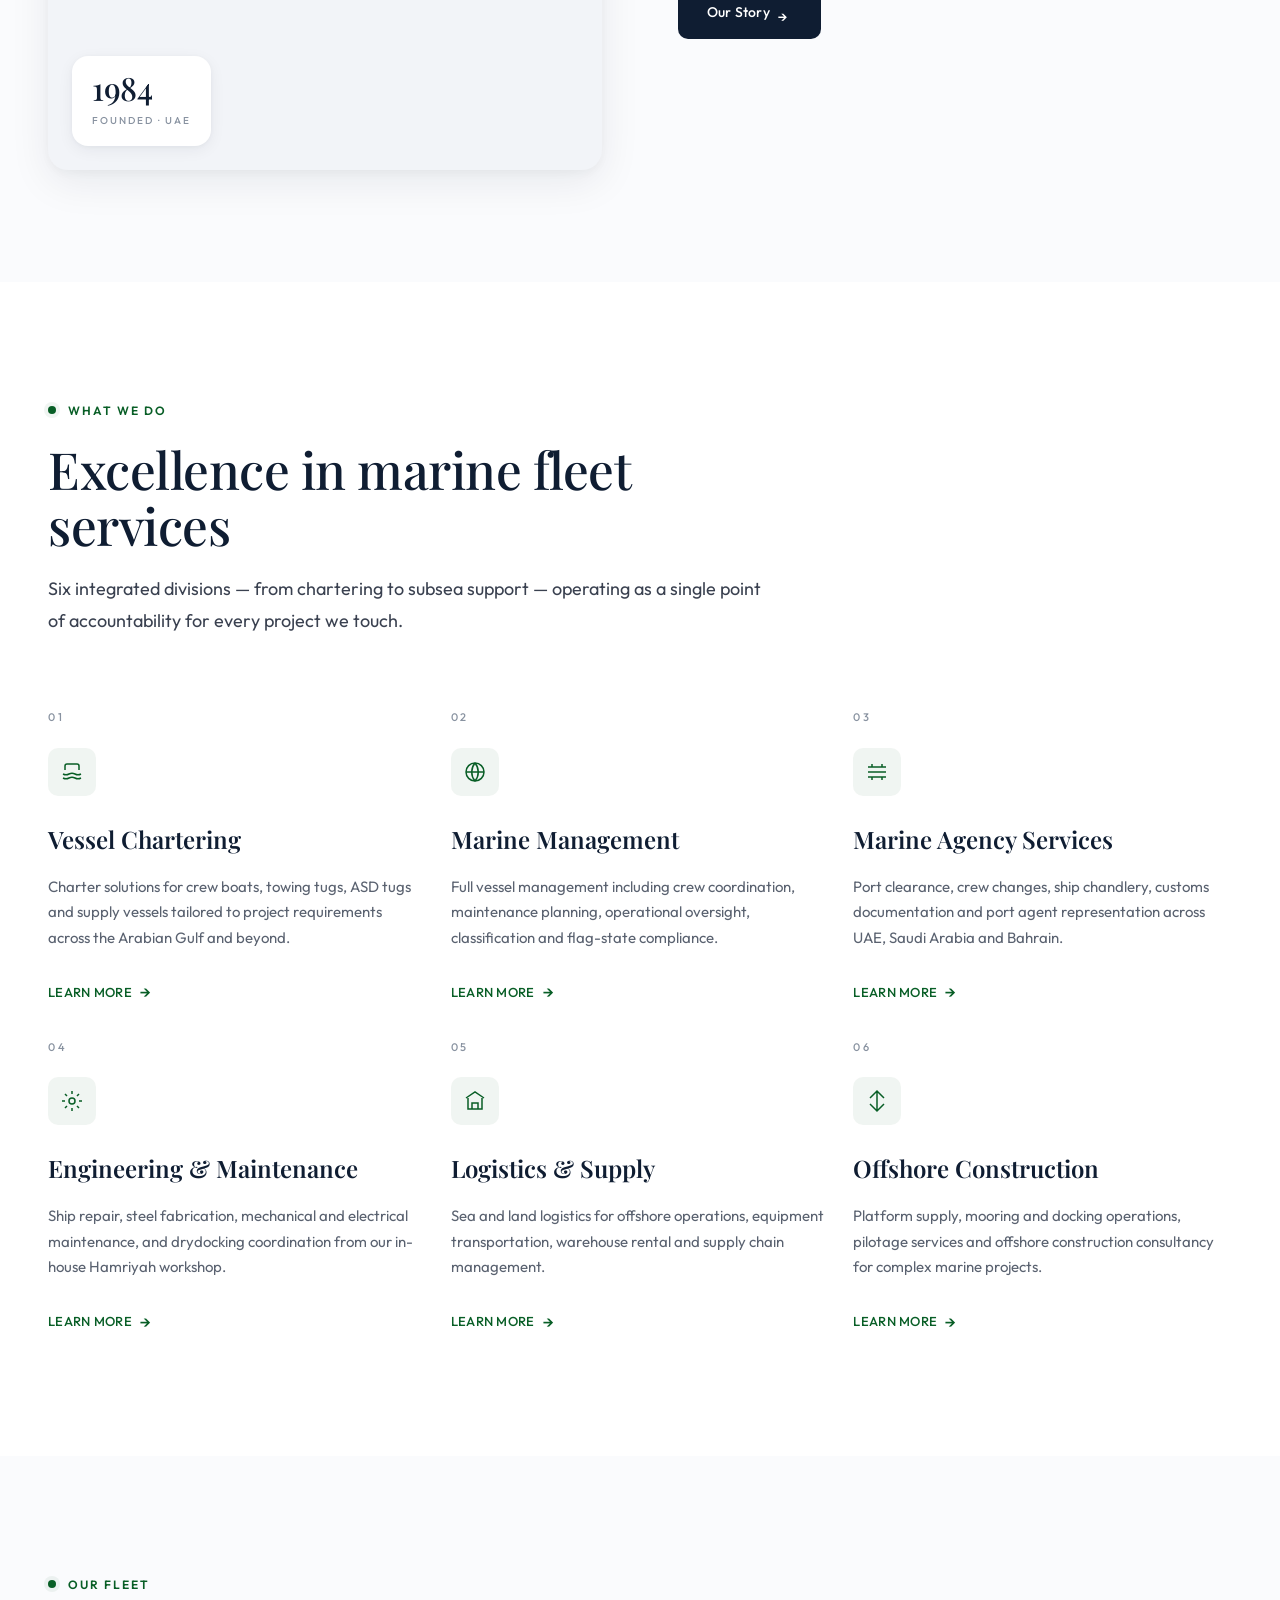
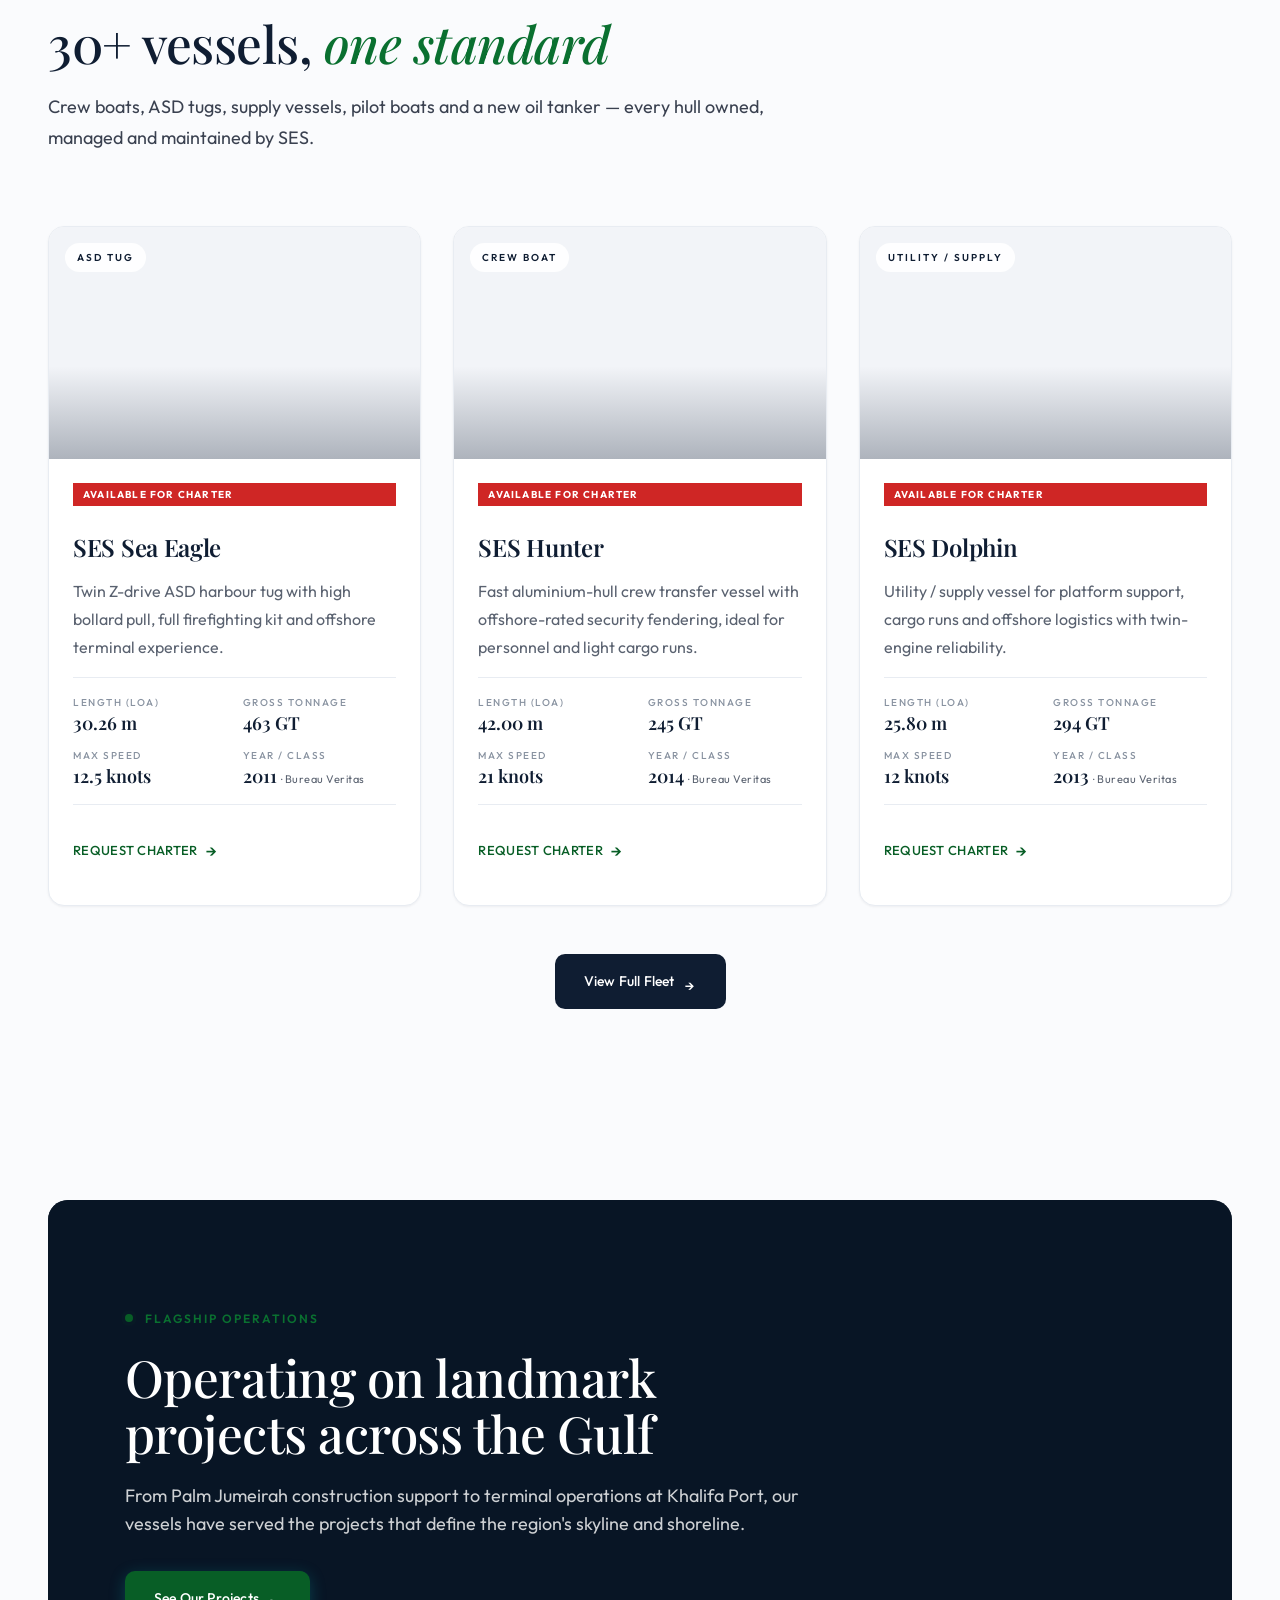
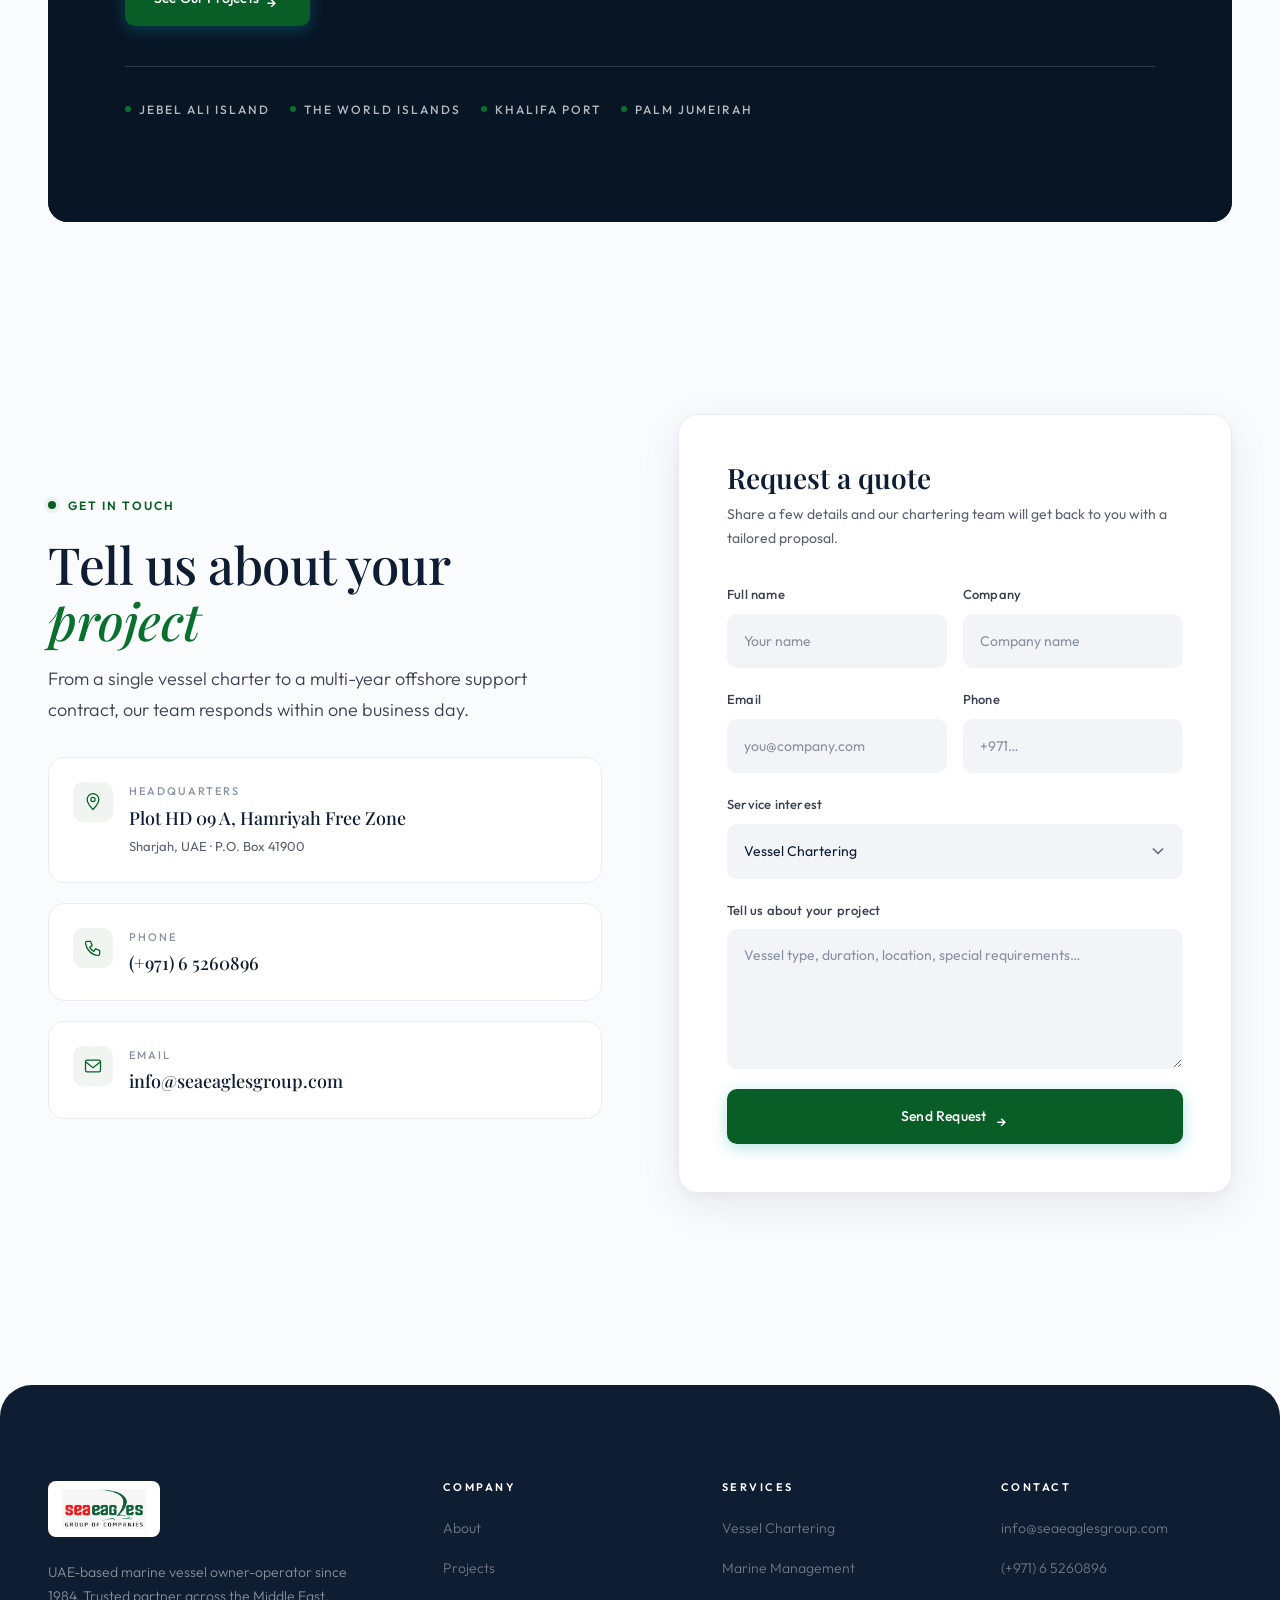
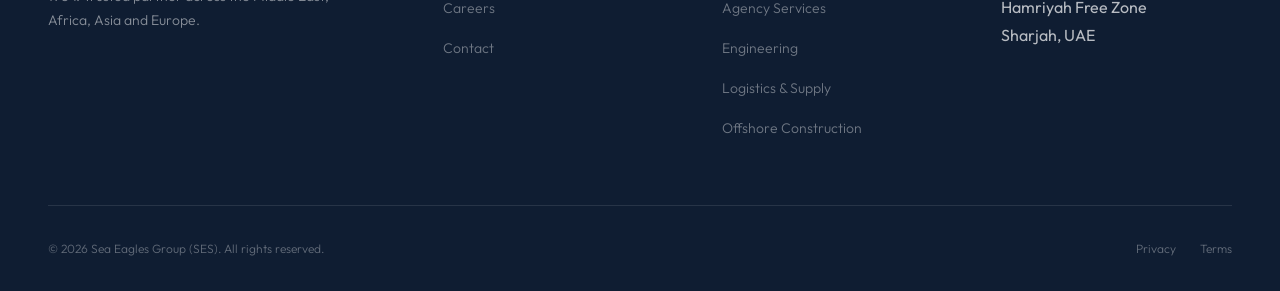
==== commit 365e94e4: "Apply real brand identity: green #085e26, red #cf2625, Sea Eagles logo" ====
--- a/index.html
+++ b/index.html
@@ -31,14 +31,8 @@
 <!-- =====================  NAVIGATION  ===================== -->
 <header class="nav" role="banner">
   <div class="container nav-inner">
-    <a class="nav-brand" href="index.html" aria-label="Sea Eagles Group home">
-      <span class="nav-logo-mark" aria-hidden="true">
-        <svg viewBox="0 0 24 24" xmlns="http://www.w3.org/2000/svg"><path d="M12 2 8 6h3v4H7v3l4-1v3l-5 2v3h12v-3l-5-2v-3l4 1V10h-4V6h3z"/></svg>
-      </span>
-      <span class="nav-wordmark">
-        Sea Eagles
-        <span class="nav-wordmark-sub">Group of Companies</span>
-      </span>
+    <a href="index.html" class="nav-logo">
+      <img src="images/logo.jpeg" alt="Sea Eagles Group of Companies" class="nav-logo-img">
     </a>
     <button class="nav-burger" aria-label="Toggle menu" aria-expanded="false" aria-controls="primary-nav">
       <span></span><span></span><span></span>
@@ -341,14 +335,9 @@
   <div class="container">
     <div class="footer-grid">
       <div>
-        <div class="footer-brand-mark">
-          <span class="nav-logo-mark" aria-hidden="true">
-            <svg viewBox="0 0 24 24" xmlns="http://www.w3.org/2000/svg"><path d="M12 2 8 6h3v4H7v3l4-1v3l-5 2v3h12v-3l-5-2v-3l4 1V10h-4V6h3z"/></svg>
-          </span>
-          <span class="nav-wordmark">Sea Eagles
-            <span class="nav-wordmark-sub" style="color: rgba(255,255,255,0.4);">Group of Companies</span>
-          </span>
-        </div>
+        <a href="index.html" class="footer-logo-wrap">
+          <img src="images/logo.jpeg" alt="Sea Eagles Group of Companies" class="footer-logo-img">
+        </a>
         <p class="footer-description">UAE-based marine vessel owner-operator since 1984. Trusted partner across the Middle East, Africa, Asia and Europe.</p>
       </div>
       <div class="footer-col">
--- a/css/tokens.css
+++ b/css/tokens.css
@@ -21,12 +21,22 @@
   --color-navy:      #0F1D32;
   --color-deep-navy: #081525;
 
-  /* Brand Accent */
-  --color-teal:        #0BA5AC;
-  --color-teal-light:  #0DC5CD;
-  --color-teal-wash:   rgba(11, 165, 172, 0.06);
-  --color-teal-wash-strong: rgba(11, 165, 172, 0.10);
-  --color-teal-border: rgba(11, 165, 172, 0.20);
+  /* Brand Identity — primary green & red */
+  --color-brand-green:             #085e26;
+  --color-brand-green-light:       #0a7030;
+  --color-brand-green-wash:        rgba(8, 94, 38, 0.06);
+  --color-brand-green-wash-strong: rgba(8, 94, 38, 0.10);
+  --color-brand-green-border:      rgba(8, 94, 38, 0.20);
+
+  --color-brand-red:               #cf2625;
+  --color-brand-red-wash:          rgba(207, 38, 37, 0.08);
+
+  /* Legacy teal aliases — now resolve to brand green so existing CSS adopts the brand identity without find-replace */
+  --color-teal:             var(--color-brand-green);
+  --color-teal-light:       var(--color-brand-green-light);
+  --color-teal-wash:        var(--color-brand-green-wash);
+  --color-teal-wash-strong: var(--color-brand-green-wash-strong);
+  --color-teal-border:      var(--color-brand-green-border);
 
   /* Dark band / BMW-system surfaces */
   --color-surface-dark:     #0B1A2E;
@@ -34,7 +44,7 @@
   --color-on-dark:          #FFFFFF;
   --color-on-dark-soft:     #BBBBBB;
   --color-on-dark-muted:    #6B8099;
-  --color-teal-accent:      #0DC5CD;
+  --color-teal-accent:      #4db870;
   --color-hairline-dark:    rgba(255, 255, 255, 0.10);
 
   /* Shadows */
--- a/css/components.css
+++ b/css/components.css
@@ -36,55 +36,17 @@
   gap: var(--space-8);
 }
 
-.nav-brand {
-  display: flex;
+.nav-logo {
+  display: inline-flex;
   align-items: center;
-  gap: var(--space-3);
   flex-shrink: 0;
 }
 
-.nav-logo-mark {
-  width: 38px;
-  height: 38px;
-  border-radius: var(--radius-md);
-  background-color: var(--color-navy);
-  display: grid;
-  place-items: center;
-  color: var(--color-teal);
-  font-size: 18px;
-  line-height: 1;
-  transition: background-color 0.3s var(--ease-out), transform 0.3s var(--ease-out);
-}
-
-.nav-logo-mark svg {
-  width: 22px;
-  height: 22px;
-  fill: var(--color-teal);
-}
-
-.nav-brand:hover .nav-logo-mark {
-  background-color: var(--color-deep-navy);
-  transform: rotate(-3deg);
-}
-
-.nav-wordmark {
-  font-family: var(--font-display);
-  font-size: 18px;
-  font-weight: 600;
-  color: var(--color-navy);
-  letter-spacing: -0.3px;
-  line-height: 1;
-}
-
-.nav-wordmark-sub {
+.nav-logo-img {
+  height: 44px;
+  width: auto;
   display: block;
-  font-family: var(--font-body);
-  font-size: 9px;
-  font-weight: 500;
-  letter-spacing: 2.5px;
-  text-transform: uppercase;
-  color: var(--color-slate);
-  margin-top: 3px;
+  object-fit: contain;
 }
 
 .nav-links {
@@ -491,7 +453,7 @@
 
 .spec-val em {
   font-style: normal;
-  color: var(--color-teal-accent);
+  color: var(--color-brand-red);
   font-size: 20px;
 }
 
@@ -763,6 +725,32 @@
   border-radius: var(--radius-pill);
 }
 
+.vessel-available {
+  display: inline-block;
+  padding: 3px 10px;
+  background: var(--color-brand-red);
+  color: #ffffff;
+  font-size: 10px;
+  font-weight: 700;
+  text-transform: uppercase;
+  letter-spacing: 1.2px;
+  border-radius: 0;
+  margin-bottom: 12px;
+}
+
+.vessel-unavailable {
+  display: inline-block;
+  padding: 3px 10px;
+  background: var(--color-pearl);
+  color: var(--color-slate);
+  font-size: 10px;
+  font-weight: 700;
+  text-transform: uppercase;
+  letter-spacing: 1.2px;
+  border-radius: 0;
+  margin-bottom: 12px;
+}
+
 .fleet-card-body {
   padding: var(--space-6) var(--space-6) var(--space-8);
   display: flex;
@@ -983,19 +971,19 @@
   }
 }
 
-.footer-brand-mark {
-  display: flex;
-  align-items: center;
-  gap: var(--space-3);
-  margin-bottom: var(--space-5);
-}
-
-.footer-brand-mark .nav-logo-mark {
-  background-color: rgba(255, 255, 255, 0.06);
-}
-
-.footer-brand-mark .nav-wordmark {
-  color: var(--color-white);
+.footer-logo-wrap {
+  display: inline-block;
+  background: #ffffff;
+  border-radius: 8px;
+  padding: 8px 14px;
+  margin-bottom: var(--space-4);
+}
+
+.footer-logo-img {
+  height: 40px;
+  width: auto;
+  display: block;
+  object-fit: contain;
 }
 
 .footer-description {
@@ -1914,3 +1902,111 @@
   font-weight: 500;
   letter-spacing: 0.5px;
 }
+
+/* ============================================================
+   D3 / TopoJSON world map (projects page)
+   ============================================================ */
+
+.world-map {
+  background: var(--color-surface-dark);
+  border-radius: var(--radius-lg);
+  padding: var(--space-10) var(--space-8) var(--space-8);
+  margin: var(--space-12) 0;
+}
+
+.map-header {
+  display: flex;
+  justify-content: space-between;
+  align-items: flex-end;
+  margin-bottom: var(--space-6);
+}
+
+.map-title {
+  font-family: var(--font-display);
+  font-size: 22px;
+  font-weight: 600;
+  color: var(--color-on-dark);
+  margin-top: var(--space-2);
+}
+
+.map-legend {
+  display: flex;
+  align-items: center;
+  gap: var(--space-5);
+}
+
+.legend-item {
+  display: flex;
+  align-items: center;
+  gap: 6px;
+  font-size: 11px;
+  font-weight: 500;
+  text-transform: uppercase;
+  letter-spacing: 1px;
+  color: var(--color-on-dark-muted);
+}
+
+.legend-dot {
+  width: 8px;
+  height: 8px;
+  border-radius: 50%;
+  flex-shrink: 0;
+}
+
+.legend-hub { background: var(--color-brand-green); }
+.legend-ops {
+  background: rgba(8, 94, 38, 0.3);
+  border: 1.5px solid var(--color-brand-green);
+}
+
+.map-canvas-wrap {
+  width: 100%;
+  border-radius: 6px;
+  overflow: hidden;
+  border: 1px solid rgba(255,255,255,0.06);
+}
+
+#world-map {
+  display: block;
+  width: 100%;
+}
+
+.map-regions {
+  display: grid;
+  grid-template-columns: repeat(4, 1fr);
+  gap: var(--space-3);
+  margin-top: var(--space-5);
+}
+
+.map-region {
+  padding: 12px 14px;
+  background: rgba(255, 255, 255, 0.03);
+  border: 1px solid rgba(255, 255, 255, 0.06);
+  border-radius: 6px;
+}
+
+.map-region-label {
+  font-size: 10px;
+  font-weight: 700;
+  text-transform: uppercase;
+  letter-spacing: 1.5px;
+  color: var(--color-teal);
+  margin-bottom: 4px;
+}
+
+.map-region-name {
+  font-size: 13px;
+  color: var(--color-on-dark);
+  font-weight: 500;
+}
+
+.map-region-sub {
+  font-size: 11px;
+  color: var(--color-on-dark-muted);
+  margin-top: 2px;
+}
+
+@media (max-width: 768px) {
+  .map-regions { grid-template-columns: 1fr 1fr; }
+  .map-header { flex-direction: column; align-items: flex-start; gap: 12px; }
+}
